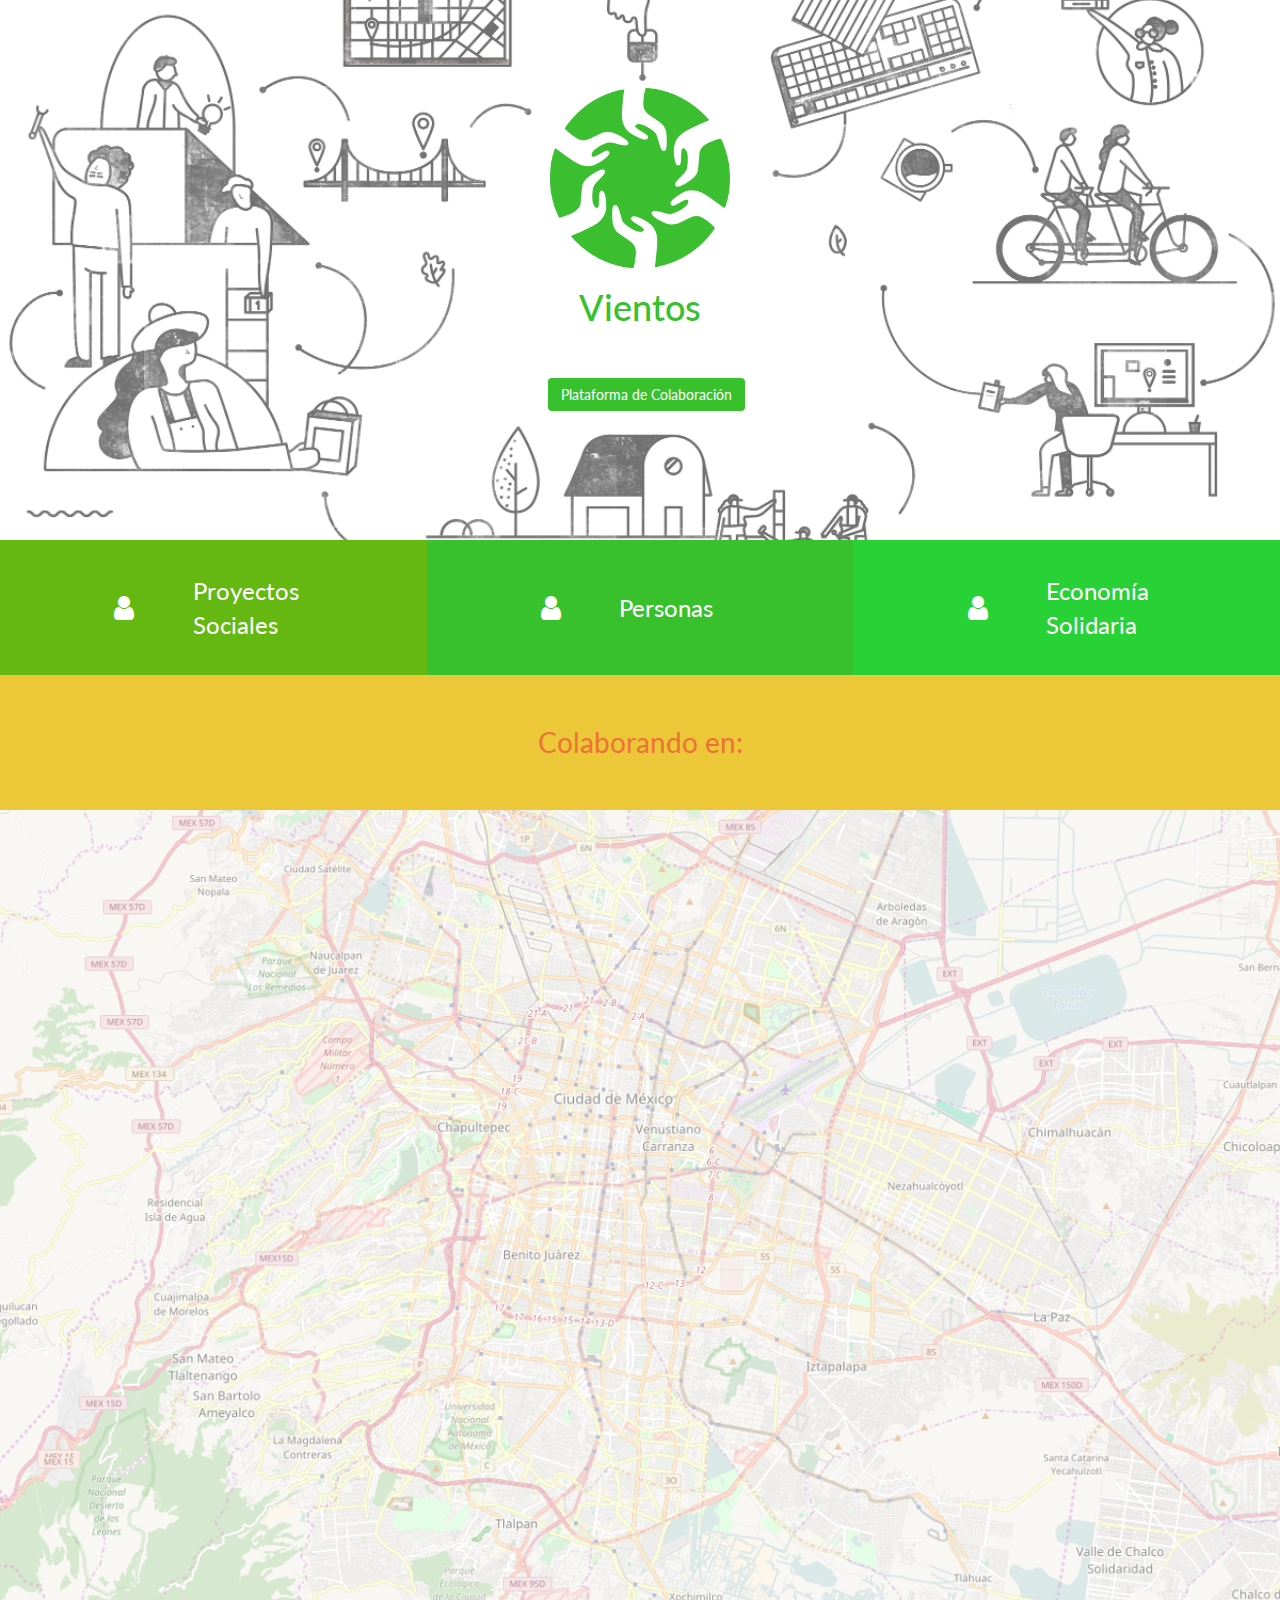
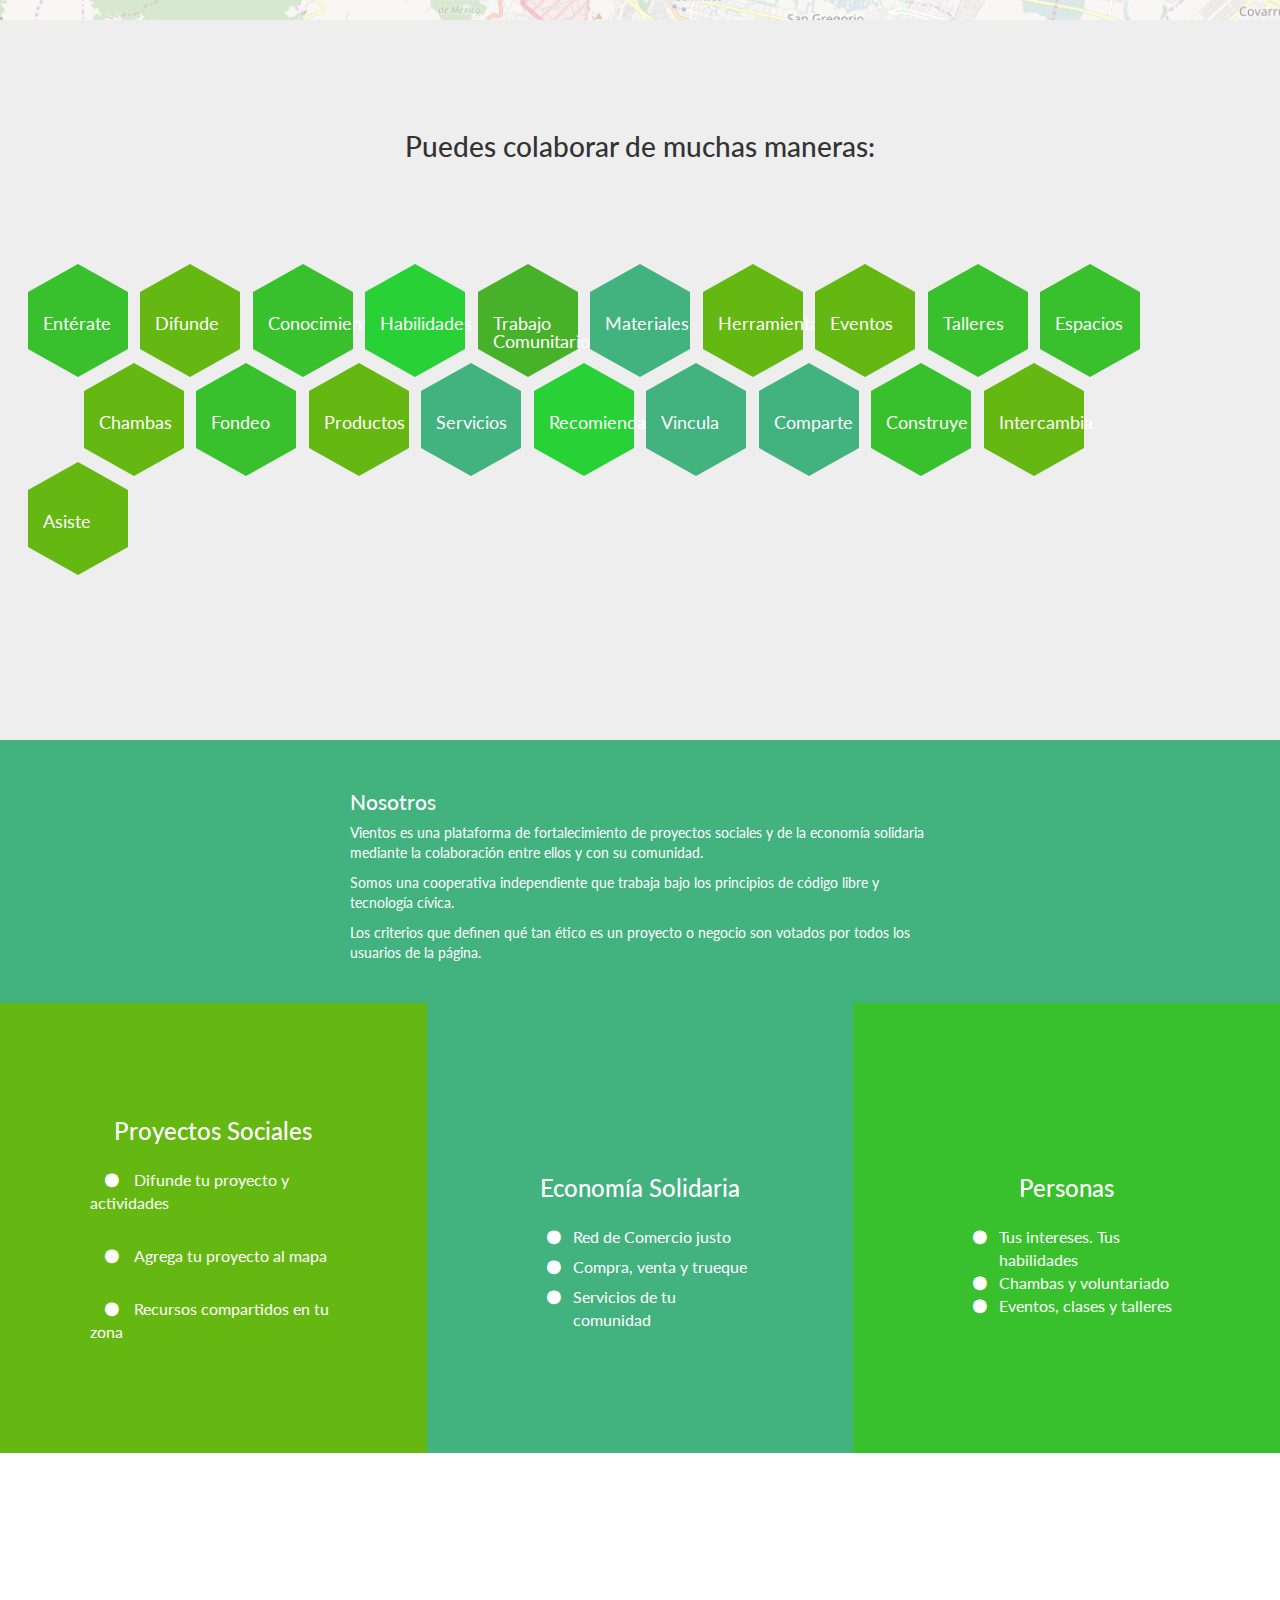
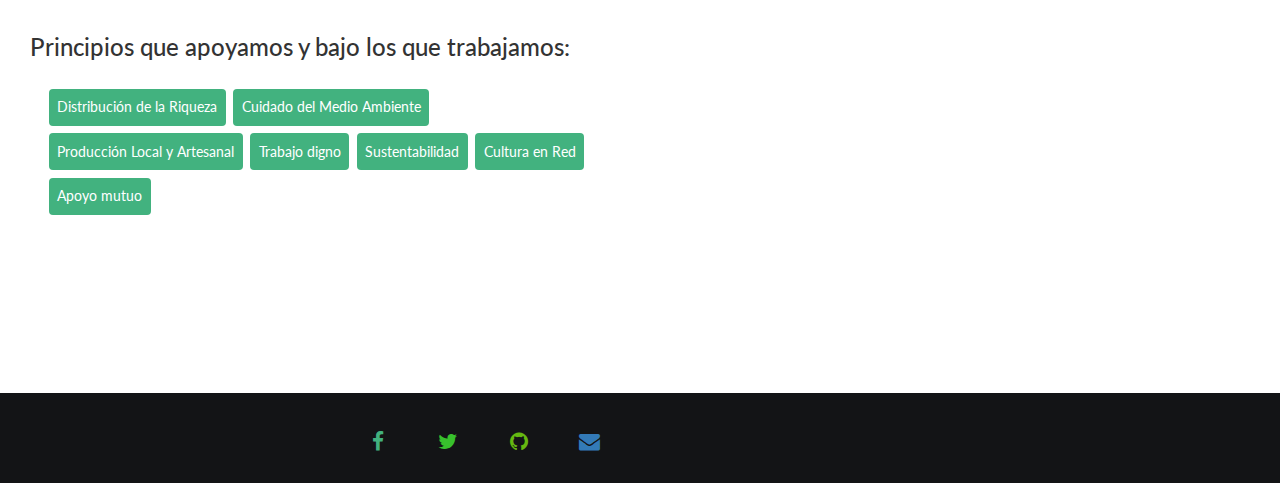
==== index.html @ 36f62391 "copied from vientos.coop" ====
<!DOCTYPE html>
<html style="height: auto; overflow-y: auto;">

<head>
  <meta http-equiv="content-type" content="text/html; charset=UTF-8">
  <meta charset="UTF-8">
  <meta name="viewport" content="width=device-width, initial-scale=1.0">
  <meta http-equiv="X-UA-Compatible" content="ie=edge">

  <title>Vientos</title>

  <link rel="stylesheet" href="index_files/vientos-frontend.css">
  <link rel="stylesheet" href="index_files/login.css">
  <style type="text/css">
    .imgLiquid img {
      visibility: hidden
    }
  </style>
</head>

<body style="height: auto; overflow-y: auto;">


  <!--     MENU       -->
  <div>


    <main id="contenedor-principal" class="container-fluid h-a p-l-0 p-r-0">

      <section id="portada" class="container-fluid p-3 p-t-1 h-60-v h-80-sm-v text-center rel">

        <!-- <div id="portada-fondo-chico"  class="visible-xs visible-sm imagen wh-100 imgLiquid imgLiquidFill absUpL">
      <img
      data-src="/img/fondo-350w-2x.png" alt=""
      src="[data-uri]"
      class="b-lazy"
      />
   </div>

   <div id="portada-fondo-grande"  class="hidden-xs hidden-sm imagen wh-100 imgLiquid imgLiquidFill absUpL">
   <img
   data-src="/img/fondo-1200w.png" alt=""
   src="[data-uri]"
   class="b-lazy"
   />
</div>
-->
        <div id="portada-fondo" class="imagen wh-100 imgLiquid imgLiquidFill absUpL imgLiquid_bgSize imgLiquid_ready" style="background-image: url(&quot;/img/fondo-1200w.png&quot;); background-size: cover; background-position: center center; background-repeat: no-repeat;">

          <img alt="" src="index_files/fondo-1200w.png" class="b-lazy b-loaded" style="display: none;">

        </div>


        <div id="portada-contenedor" class="wh-100 absUpL z1 v-center " style="opacity: 1; padding-top: 47.2px;">

          <div id="portada-logotipo" class="col-sm-6 col-md-4 col-lg-2 col-sm-offset-3 col-md-offset-4 col-lg-offset-5 h-a text-center">
            <div class="imagen imgLiquid imgLiquidNoFill h-20-v h-25-sm-v m-t-1 imgLiquid_bgSize imgLiquid_ready" style="background-image: url(&quot;/img/logotipo-300w-2x.png&quot;); background-size: contain; background-position: center center; background-repeat: no-repeat;">

              <img alt="" src="index_files/logotipo-300w-2x.png" class="b-lazy b-loaded" style="display: none;">

            </div>
            <div class="p-0 color-primario h-10-v txsh">
              <h1>Vientos</h1>
            </div>
            <div class="p-0 h-10-v">
              <button class="color-primario-bg color-white btn">
         Plataforma de Colaboración
      </button>
            </div>
          </div>
        </div>

      </section>


      <section id="inicio-actores" class="container-fluid h-30-v h-40-sm-v p0 color-secundario-bg color-white">
        <div id="inicio-actores-iconos" class="h-55-sm h-50-md text-center rel">
          <div class="actor col-xs-4 text-center color-terciario-bg p-l-0 p-r-0">
            <div class="col-md-4 col-lg-3 col-lg-offset-2 h-50-sm h-100-md v-center p-b-0-2 p-t-1" style="opacity: 1; padding-top: 34.3px;">
              <i class="font-xxl fa fa-user"></i>
            </div>
            <div class="col-md-8 col-lg-5 h-50-sm h-100-md v-center text-xs-center text-lg-left font-xs-s p-l-1 p-r-1 p-t-0 font-sm-m font-md-l font-lg-xl v-center" style="opacity: 1; padding-top: 14.3px;">
              <div class="h-a">
                Proyectos Sociales
              </div>
            </div>
          </div>
          <div class="actor col-xs-4 text-center color-primario-bg p-l-0 p-r-0">
            <div class="col-md-4 col-lg-3 col-lg-offset-2 h-50-sm h-100-md v-center p-b-0-2 p-t-1" style="opacity: 1; padding-top: 34.3px;">
              <i class="font-xxl fa fa-user"></i>
            </div>
            <div class="col-md-8 col-lg-5 h-50-sm h-100-md v-center text-xs-center text-lg-left font-xs-s p-l-1 p-r-1 p-t-0 font-sm-m font-md-l font-lg-xl v-center" style="opacity: 1; padding-top: 31.3px;">
              <div class="h-a">
                Personas
              </div>
            </div>
          </div>
          <div class="actor col-xs-4 text-center color-primario_b-bg p-l-0 p-r-0">
            <div class="col-md-4 col-lg-3 col-lg-offset-2 h-50-sm h-100-md v-center p-b-0-2 p-t-1" style="opacity: 1; padding-top: 34.3px;">
              <i class="font-xxl fa fa-user"></i>
            </div>
            <div class="col-md-8 col-lg-5 h-50-sm h-100-md v-center text-xs-center text-lg-left font-xs-s p-l-1 p-r-1 p-t-0 font-sm-m font-md-l font-lg-xl v-center" style="opacity: 1; padding-top: 14.3px;">
              <div class="h-a">
                Economía Solidaria
              </div>
            </div>
          </div>
        </div>
        <div class="h-45-sm h-50-md text-center white v-center color-amarillo-bg" style="opacity: 1; padding-top: 28.3px;">
          <div class="h-a font-xs-l font-md-xxl font-lg-xxl color-naranja">
            Colaborando en:
          </div>
        </div>
      </section>


      <section id="inicio-categorias" class="container-fluid h-90-v rel">
        <div id="inicio-categorias-fondo" class="imagen w-100 h-100 absUpL z1 imgLiquid imgLiquidFill imgLiquid_bgSize imgLiquid_ready" style="background-image: url(&quot;/img/mapa-750w-2x.png&quot;); background-size: cover; background-position: center center; background-repeat: no-repeat;">
          <img alt="" src="index_files/mapa-750w-2x.png" class="b-lazy b-loaded" style="display: none;">
        </div>
        <div class="cortina-clara z1"></div>
        <div class="listado wh-100 absUpL z1  p-l-3-sm p-r-3-sm v-center" style="opacity: 1; padding-top: 48.3px;">
          <div class="container col-xs-12 h-a">
            <div id="" class="category categoria col-xs-4 col-md-3 col-lg-2 h-15-sm-v h-20-md-v h-25-lg-v text-center tarjeta op0" style="opacity: 0;">

              <div class="circle w-80-sm w-35-md w-30-lg squareH v-center text-center" style="opacity: 1; padding-top: 19.25px; height: 62.3px;">
                <i class="fa fa-shopping-basket color-white font-xs-m font-sm-l font-md-xl font-lg-xxl" title=""></i>
                <!-- <i class="fa " title=""></i> -->
              </div>

              <div class="catLabel text-center font-xs-s font-sm-m font-md-l font-lg-xl m-t-sm-0-2">
                Consumo Ético
              </div>
            </div>



            <div id="" class="category categoria col-xs-4 col-md-3 col-lg-2 h-15-sm-v h-20-md-v h-25-lg-v text-center tarjeta op0" style="opacity: 0;">

              <div class="circle w-80-sm w-35-md w-30-lg squareH v-center text-center" style="opacity: 1; padding-top: 19.25px; height: 62.3px;">
                <i class="fa fa-pagelines color-white font-xs-m font-sm-l font-md-xl font-lg-xxl" title=""></i>
                <!-- <i class="fa " title=""></i> -->
              </div>

              <div class="catLabel text-center font-xs-s font-sm-m font-md-l font-lg-xl m-t-sm-0-2">
                Medio Ambiente
              </div>
            </div>



            <div id="" class="category categoria col-xs-4 col-md-3 col-lg-2 h-15-sm-v h-20-md-v h-25-lg-v text-center tarjeta op0" style="opacity: 0;">

              <div class="circle w-80-sm w-35-md w-30-lg squareH v-center text-center" style="opacity: 1; padding-top: 19.25px; height: 62.3px;">
                <i class="fa fa-paint-brush color-white font-xs-m font-sm-l font-md-xl font-lg-xxl" title=""></i>
                <!-- <i class="fa " title=""></i> -->
              </div>

              <div class="catLabel text-center font-xs-s font-sm-m font-md-l font-lg-xl m-t-sm-0-2">
                Arte y Cultura
              </div>
            </div>



            <div id="" class="category categoria col-xs-4 col-md-3 col-lg-2 h-15-sm-v h-20-md-v h-25-lg-v text-center tarjeta op0" style="opacity: 0;">

              <div class="circle w-80-sm w-35-md w-30-lg squareH v-center text-center" style="opacity: 1; padding-top: 19.25px; height: 62.3px;">
                <i class="fa fa-globe color-white font-xs-m font-sm-l font-md-xl font-lg-xxl" title=""></i>
                <!-- <i class="fa " title=""></i> -->
              </div>

              <div class="catLabel text-center font-xs-s font-sm-m font-md-l font-lg-xl m-t-sm-0-2">
                Derechos Humanos
              </div>
            </div>



            <div id="" class="category categoria col-xs-4 col-md-3 col-lg-2 h-15-sm-v h-20-md-v h-25-lg-v text-center tarjeta op0" style="opacity: 0;">

              <div class="circle w-80-sm w-35-md w-30-lg squareH v-center text-center" style="opacity: 1; padding-top: 19.25px; height: 62.3px;">
                <i class="fa fa-transgender-alt color-white font-xs-m font-sm-l font-md-xl font-lg-xxl" title=""></i>
                <!-- <i class="fa " title=""></i> -->
              </div>

              <div class="catLabel text-center font-xs-s font-sm-m font-md-l font-lg-xl m-t-sm-0-2">
                Género
              </div>
            </div>



            <div id="" class="category categoria col-xs-4 col-md-3 col-lg-2 h-15-sm-v h-20-md-v h-25-lg-v text-center tarjeta op0" style="opacity: 0;">

              <div class="circle w-80-sm w-35-md w-30-lg squareH v-center text-center" style="opacity: 1; padding-top: 19.25px; height: 62.3px;">
                <i class="fa fa-home color-white font-xs-m font-sm-l font-md-xl font-lg-xxl" title=""></i>
                <!-- <i class="fa " title=""></i> -->
              </div>

              <div class="catLabel text-center font-xs-s font-sm-m font-md-l font-lg-xl m-t-sm-0-2">
                Vivienda
              </div>
            </div>



            <div id="" class="category categoria col-xs-4 col-md-3 col-lg-2 h-15-sm-v h-20-md-v h-25-lg-v text-center tarjeta op0" style="opacity: 0;">

              <div class="circle w-80-sm w-35-md w-30-lg squareH v-center text-center" style="opacity: 1; padding-top: 19.25px; height: 62.3px;">
                <i class="fa fa-medkit color-white font-xs-m font-sm-l font-md-xl font-lg-xxl" title=""></i>
                <!-- <i class="fa " title=""></i> -->
              </div>

              <div class="catLabel text-center font-xs-s font-sm-m font-md-l font-lg-xl m-t-sm-0-2">
                Salud
              </div>
            </div>



            <div id="" class="category categoria col-xs-4 col-md-3 col-lg-2 h-15-sm-v h-20-md-v h-25-lg-v text-center tarjeta op0" style="opacity: 0;">

              <div class="circle w-80-sm w-35-md w-30-lg squareH v-center text-center" style="opacity: 1; padding-top: 19.25px; height: 62.3px;">
                <i class="fa fa-cubes color-white font-xs-m font-sm-l font-md-xl font-lg-xxl" title=""></i>
                <!-- <i class="fa " title=""></i> -->
              </div>

              <div class="catLabel text-center font-xs-s font-sm-m font-md-l font-lg-xl m-t-sm-0-2">
                Red
              </div>
            </div>



            <div id="" class="category categoria col-xs-4 col-md-3 col-lg-2 h-15-sm-v h-20-md-v h-25-lg-v text-center tarjeta op0" style="opacity: 0;">

              <div class="circle w-80-sm w-35-md w-30-lg squareH v-center text-center" style="opacity: 1; padding-top: 19.25px; height: 62.3px;">
                <i class="fa fa-cutlery color-white font-xs-m font-sm-l font-md-xl font-lg-xxl" title=""></i>
                <!-- <i class="fa " title=""></i> -->
              </div>

              <div class="catLabel text-center font-xs-s font-sm-m font-md-l font-lg-xl m-t-sm-0-2">
                Alimentación
              </div>
            </div>



            <div id="" class="category categoria col-xs-4 col-md-3 col-lg-2 h-15-sm-v h-20-md-v h-25-lg-v text-center tarjeta op0" style="opacity: 0;">

              <div class="circle w-80-sm w-35-md w-30-lg squareH v-center text-center" style="opacity: 1; padding-top: 19.25px; height: 62.3px;">
                <i class="fa fa-scissors color-white font-xs-m font-sm-l font-md-xl font-lg-xxl" title=""></i>
                <!-- <i class="fa " title=""></i> -->
              </div>

              <div class="catLabel text-center font-xs-s font-sm-m font-md-l font-lg-xl m-t-sm-0-2">
                Vestido
              </div>
            </div>



            <div id="" class="category categoria col-xs-4 col-md-3 col-lg-2 h-15-sm-v h-20-md-v h-25-lg-v text-center tarjeta op0" style="opacity: 0;">

              <div class="circle w-80-sm w-35-md w-30-lg squareH v-center text-center" style="opacity: 1; padding-top: 19.25px; height: 62.3px;">
                <i class="fa fa-cogs color-white font-xs-m font-sm-l font-md-xl font-lg-xxl" title=""></i>
                <!-- <i class="fa " title=""></i> -->
              </div>

              <div class="catLabel text-center font-xs-s font-sm-m font-md-l font-lg-xl m-t-sm-0-2">
                Tecnología
              </div>
            </div>



            <div id="" class="category categoria col-xs-4 col-md-3 col-lg-2 h-15-sm-v h-20-md-v h-25-lg-v text-center tarjeta op0" style="opacity: 0;">

              <div class="circle w-80-sm w-35-md w-30-lg squareH v-center text-center" style="opacity: 1; padding-top: 19.25px; height: 62.3px;">
                <i class="fa fa-book color-white font-xs-m font-sm-l font-md-xl font-lg-xxl" title=""></i>
                <!-- <i class="fa " title=""></i> -->
              </div>

              <div class="catLabel text-center font-xs-s font-sm-m font-md-l font-lg-xl m-t-sm-0-2">
                Educación
              </div>
            </div>



            <div id="" class="category categoria col-xs-4 col-md-3 col-lg-2 h-15-sm-v h-20-md-v h-25-lg-v text-center tarjeta op0" style="opacity: 0;">

              <div class="circle w-80-sm w-35-md w-30-lg squareH v-center text-center" style="opacity: 1; padding-top: 19.25px; height: 62.3px;">
                <i class="fa fa-bullhorn color-white font-xs-m font-sm-l font-md-xl font-lg-xxl" title=""></i>
                <!-- <i class="fa " title=""></i> -->
              </div>

              <div class="catLabel text-center font-xs-s font-sm-m font-md-l font-lg-xl m-t-sm-0-2">
                Comunicación
              </div>
            </div>



            <div id="" class="category categoria col-xs-4 col-md-3 col-lg-2 h-15-sm-v h-20-md-v h-25-lg-v text-center tarjeta op0" style="opacity: 0;">

              <div class="circle w-80-sm w-35-md w-30-lg squareH v-center text-center" style="opacity: 1; padding-top: 19.25px; height: 62.3px;">
                <i class="fa fa-bicycle color-white font-xs-m font-sm-l font-md-xl font-lg-xxl" title=""></i>
                <!-- <i class="fa " title=""></i> -->
              </div>

              <div class="catLabel text-center font-xs-s font-sm-m font-md-l font-lg-xl m-t-sm-0-2">
                Transporte
              </div>
            </div>
          </div>
        </div>
      </section>


      <section id="inicio-colaboracion-invitacion" class="container-fluid h-sm-a h-80-md-v  p-t-1 h-a text-center rel  color-neutral_claro-bg">
        <div class="columns h-30 v-center" style="opacity: 1; padding-top: 45.025px;">
          <h2 class="font-xxl font-l-sm">Puedes colaborar de muchas maneras:</h2>
        </div>
        <div id="inicio-colaboracion-palabras" class="hex-grid h-70 rel p-b-sm-2 m-b-sm-2 m-t-3 p-b-2">
          <div class="hexagon-row even" style="margin-top: 0px; margin-bottom: 49.5px; margin-left: 8px; height: 24.5px;">
            <div class="hexagon" style="width: 99px; height: 57.1577px; margin-bottom: 41.0788px; margin-left: 12.5px;">
              <div class="pre" style="border-left: 49.5px solid transparent; border-right: 49.5px solid transparent; border-bottom: 28.5788px solid rgb(66, 178, 127);"></div>
              <div class="middle" style="height: 57.1577px; background-color: rgb(66, 178, 127);"></div>
              <div class="post" style="border-left: 49.5px solid transparent; border-right: 49.5px solid transparent; border-top: 28.5788px solid rgb(66, 178, 127);"></div>
              <div class="contents">
                <div class="palabra-colaboracion-contenedor text-center col-xs-6 col-sm-4 col-md-3 col-lg-2 h-10-v p-t-md-1-2  p-t-xs-1 font-xs-xs font-md-m-s font-lg-m-l color-white lh1" style="width: 120%; height: 122.5%; margin: 0px; padding-left: 0px;">
                  <div class="palabra-colaboracion col-xs-12 h-a">Entérate</div>
                </div>
              </div>
            </div>
            <div class="hexagon" style="width: 99px; height: 57.1577px; margin-bottom: 41.0788px; margin-left: 12.5px;">
              <div class="pre" style="border-left: 49.5px solid transparent; border-right: 49.5px solid transparent; border-bottom: 28.5788px solid rgb(72, 177, 42);"></div>
              <div class="middle" style="height: 57.1577px; background-color: rgb(72, 177, 42);"></div>
              <div class="post" style="border-left: 49.5px solid transparent; border-right: 49.5px solid transparent; border-top: 28.5788px solid rgb(72, 177, 42);"></div>
              <div class="contents">
                <div class="palabra-colaboracion-contenedor text-center col-xs-6 col-sm-4 col-md-3 col-lg-2 h-10-v p-t-md-1-2  p-t-xs-1 font-xs-xs font-md-m-s font-lg-m-l color-white lh1" style="width: 120%; height: 122.5%; margin: 0px; padding-left: 0px;">
                  <div class="palabra-colaboracion col-xs-12 h-a">Difunde</div>
                </div>
              </div>
            </div>
            <div class="hexagon" style="width: 99px; height: 57.1577px; margin-bottom: 41.0788px; margin-left: 12.5px;">
              <div class="pre" style="border-left: 49.5px solid transparent; border-right: 49.5px solid transparent; border-bottom: 28.5788px solid rgb(56, 193, 45);"></div>
              <div class="middle" style="height: 57.1577px; background-color: rgb(56, 193, 45);"></div>
              <div class="post" style="border-left: 49.5px solid transparent; border-right: 49.5px solid transparent; border-top: 28.5788px solid rgb(56, 193, 45);"></div>
              <div class="contents">
                <div class="palabra-colaboracion-contenedor text-center col-xs-6 col-sm-4 col-md-3 col-lg-2 h-10-v p-t-md-1-2  p-t-xs-1 font-xs-xs font-md-m-s font-lg-m-l color-white lh1" style="width: 120%; height: 122.5%; margin: 0px; padding-left: 0px;">
                  <div class="palabra-colaboracion col-xs-12 h-a">Conocimientos</div>
                </div>
              </div>
            </div>
            <div class="hexagon" style="width: 99px; height: 57.1577px; margin-bottom: 41.0788px; margin-left: 12.5px;">
              <div class="pre" style="border-left: 49.5px solid transparent; border-right: 49.5px solid transparent; border-bottom: 28.5788px solid rgb(101, 184, 17);"></div>
              <div class="middle" style="height: 57.1577px; background-color: rgb(101, 184, 17);"></div>
              <div class="post" style="border-left: 49.5px solid transparent; border-right: 49.5px solid transparent; border-top: 28.5788px solid rgb(101, 184, 17);"></div>
              <div class="contents">
                <div class="palabra-colaboracion-contenedor text-center col-xs-6 col-sm-4 col-md-3 col-lg-2 h-10-v p-t-md-1-2  p-t-xs-1 font-xs-xs font-md-m-s font-lg-m-l color-white lh1" style="width: 120%; height: 122.5%; margin: 0px; padding-left: 0px;">
                  <div class="palabra-colaboracion col-xs-12 h-a">Habilidades</div>
                </div>
              </div>
            </div>
            <div class="hexagon" style="width: 99px; height: 57.1577px; margin-bottom: 41.0788px; margin-left: 12.5px;">
              <div class="pre" style="border-left: 49.5px solid transparent; border-right: 49.5px solid transparent; border-bottom: 28.5788px solid rgb(56, 193, 45);"></div>
              <div class="middle" style="height: 57.1577px; background-color: rgb(56, 193, 45);"></div>
              <div class="post" style="border-left: 49.5px solid transparent; border-right: 49.5px solid transparent; border-top: 28.5788px solid rgb(56, 193, 45);"></div>
              <div class="contents">
                <div class="palabra-colaboracion-contenedor text-center col-xs-6 col-sm-4 col-md-3 col-lg-2 h-10-v p-t-md-1-2  p-t-xs-1 font-xs-xs font-md-m-s font-lg-m-l color-white lh1" style="width: 120%; height: 122.5%; margin: 0px; padding-left: 0px;">
                  <div class="palabra-colaboracion col-xs-12 h-a">Trabajo Comunitario</div>
                </div>
              </div>
            </div>
            <div class="hexagon" style="width: 99px; height: 57.1577px; margin-bottom: 41.0788px; margin-left: 12.5px;">
              <div class="pre" style="border-left: 49.5px solid transparent; border-right: 49.5px solid transparent; border-bottom: 28.5788px solid rgb(66, 178, 127);"></div>
              <div class="middle" style="height: 57.1577px; background-color: rgb(66, 178, 127);"></div>
              <div class="post" style="border-left: 49.5px solid transparent; border-right: 49.5px solid transparent; border-top: 28.5788px solid rgb(66, 178, 127);"></div>
              <div class="contents">
                <div class="palabra-colaboracion-contenedor text-center col-xs-6 col-sm-4 col-md-3 col-lg-2 h-10-v p-t-md-1-2  p-t-xs-1 font-xs-xs font-md-m-s font-lg-m-l color-white lh1" style="width: 120%; height: 122.5%; margin: 0px; padding-left: 0px;">
                  <div class="palabra-colaboracion col-xs-12 h-a">Materiales</div>
                </div>
              </div>
            </div>
            <div class="hexagon" style="width: 99px; height: 57.1577px; margin-bottom: 41.0788px; margin-left: 12.5px;">
              <div class="pre" style="border-left: 49.5px solid transparent; border-right: 49.5px solid transparent; border-bottom: 28.5788px solid rgb(72, 177, 42);"></div>
              <div class="middle" style="height: 57.1577px; background-color: rgb(72, 177, 42);"></div>
              <div class="post" style="border-left: 49.5px solid transparent; border-right: 49.5px solid transparent; border-top: 28.5788px solid rgb(72, 177, 42);"></div>
              <div class="contents">
                <div class="palabra-colaboracion-contenedor text-center col-xs-6 col-sm-4 col-md-3 col-lg-2 h-10-v p-t-md-1-2  p-t-xs-1 font-xs-xs font-md-m-s font-lg-m-l color-white lh1" style="width: 120%; height: 122.5%; margin: 0px; padding-left: 0px;">
                  <div class="palabra-colaboracion col-xs-12 h-a">Herramientas</div>
                </div>
              </div>
            </div>
            <div class="hexagon" style="width: 99px; height: 57.1577px; margin-bottom: 41.0788px; margin-left: 12.5px;">
              <div class="pre" style="border-left: 49.5px solid transparent; border-right: 49.5px solid transparent; border-bottom: 28.5788px solid rgb(66, 178, 127);"></div>
              <div class="middle" style="height: 57.1577px; background-color: rgb(66, 178, 127);"></div>
              <div class="post" style="border-left: 49.5px solid transparent; border-right: 49.5px solid transparent; border-top: 28.5788px solid rgb(66, 178, 127);"></div>
              <div class="contents">
                <div class="palabra-colaboracion-contenedor text-center col-xs-6 col-sm-4 col-md-3 col-lg-2 h-10-v p-t-md-1-2  p-t-xs-1 font-xs-xs font-md-m-s font-lg-m-l color-white lh1" style="width: 120%; height: 122.5%; margin: 0px; padding-left: 0px;">
                  <div class="palabra-colaboracion col-xs-12 h-a">Eventos</div>
                </div>
              </div>
            </div>
            <div class="hexagon" style="width: 99px; height: 57.1577px; margin-bottom: 41.0788px; margin-left: 12.5px;">
              <div class="pre" style="border-left: 49.5px solid transparent; border-right: 49.5px solid transparent; border-bottom: 28.5788px solid rgb(56, 193, 45);"></div>
              <div class="middle" style="height: 57.1577px; background-color: rgb(56, 193, 45);"></div>
              <div class="post" style="border-left: 49.5px solid transparent; border-right: 49.5px solid transparent; border-top: 28.5788px solid rgb(56, 193, 45);"></div>
              <div class="contents">
                <div class="palabra-colaboracion-contenedor text-center col-xs-6 col-sm-4 col-md-3 col-lg-2 h-10-v p-t-md-1-2  p-t-xs-1 font-xs-xs font-md-m-s font-lg-m-l color-white lh1" style="width: 120%; height: 122.5%; margin: 0px; padding-left: 0px;">
                  <div class="palabra-colaboracion col-xs-12 h-a">Talleres</div>
                </div>
              </div>
            </div>
            <div class="hexagon" style="width: 99px; height: 57.1577px; margin-bottom: 41.0788px; margin-left: 12.5px;">
              <div class="pre" style="border-left: 49.5px solid transparent; border-right: 49.5px solid transparent; border-bottom: 28.5788px solid rgb(56, 193, 45);"></div>
              <div class="middle" style="height: 57.1577px; background-color: rgb(56, 193, 45);"></div>
              <div class="post" style="border-left: 49.5px solid transparent; border-right: 49.5px solid transparent; border-top: 28.5788px solid rgb(56, 193, 45);"></div>
              <div class="contents">
                <div class="palabra-colaboracion-contenedor text-center col-xs-6 col-sm-4 col-md-3 col-lg-2 h-10-v p-t-md-1-2  p-t-xs-1 font-xs-xs font-md-m-s font-lg-m-l color-white lh1" style="width: 120%; height: 122.5%; margin: 0px; padding-left: 0px;">
                  <div class="palabra-colaboracion col-xs-12 h-a">Espacios</div>
                </div>
              </div>
            </div>
          </div>
          <div class="hexagon-row" style="margin-top: -46.6667px; margin-bottom: 49.5px; margin-left: 63.75px; height: 24.5px;">
            <div class="hexagon" style="width: 99px; height: 57.1577px; margin-bottom: 41.0788px; margin-left: 12.5px;">
              <div class="pre" style="border-left: 49.5px solid transparent; border-right: 49.5px solid transparent; border-bottom: 28.5788px solid rgb(101, 184, 17);"></div>
              <div class="middle" style="height: 57.1577px; background-color: rgb(101, 184, 17);"></div>
              <div class="post" style="border-left: 49.5px solid transparent; border-right: 49.5px solid transparent; border-top: 28.5788px solid rgb(101, 184, 17);"></div>
              <div class="contents">
                <div class="palabra-colaboracion-contenedor text-center col-xs-6 col-sm-4 col-md-3 col-lg-2 h-10-v p-t-md-1-2  p-t-xs-1 font-xs-xs font-md-m-s font-lg-m-l color-white lh1" style="width: 120%; height: 122.5%; margin: 0px; padding-left: 0px;">
                  <div class="palabra-colaboracion col-xs-12 h-a">Chambas</div>
                </div>
              </div>
            </div>
            <div class="hexagon" style="width: 99px; height: 57.1577px; margin-bottom: 41.0788px; margin-left: 12.5px;">
              <div class="pre" style="border-left: 49.5px solid transparent; border-right: 49.5px solid transparent; border-bottom: 28.5788px solid rgb(40, 209, 54);"></div>
              <div class="middle" style="height: 57.1577px; background-color: rgb(40, 209, 54);"></div>
              <div class="post" style="border-left: 49.5px solid transparent; border-right: 49.5px solid transparent; border-top: 28.5788px solid rgb(40, 209, 54);"></div>
              <div class="contents">
                <div class="palabra-colaboracion-contenedor text-center col-xs-6 col-sm-4 col-md-3 col-lg-2 h-10-v p-t-md-1-2  p-t-xs-1 font-xs-xs font-md-m-s font-lg-m-l color-white lh1" style="width: 120%; height: 122.5%; margin: 0px; padding-left: 0px;">
                  <div class="palabra-colaboracion col-xs-12 h-a">Fondeo</div>
                </div>
              </div>
            </div>
            <div class="hexagon" style="width: 99px; height: 57.1577px; margin-bottom: 41.0788px; margin-left: 12.5px;">
              <div class="pre" style="border-left: 49.5px solid transparent; border-right: 49.5px solid transparent; border-bottom: 28.5788px solid rgb(40, 209, 54);"></div>
              <div class="middle" style="height: 57.1577px; background-color: rgb(40, 209, 54);"></div>
              <div class="post" style="border-left: 49.5px solid transparent; border-right: 49.5px solid transparent; border-top: 28.5788px solid rgb(40, 209, 54);"></div>
              <div class="contents">
                <div class="palabra-colaboracion-contenedor text-center col-xs-6 col-sm-4 col-md-3 col-lg-2 h-10-v p-t-md-1-2  p-t-xs-1 font-xs-xs font-md-m-s font-lg-m-l color-white lh1" style="width: 120%; height: 122.5%; margin: 0px; padding-left: 0px;">
                  <div class="palabra-colaboracion col-xs-12 h-a">Productos</div>
                </div>
              </div>
            </div>
            <div class="hexagon" style="width: 99px; height: 57.1577px; margin-bottom: 41.0788px; margin-left: 12.5px;">
              <div class="pre" style="border-left: 49.5px solid transparent; border-right: 49.5px solid transparent; border-bottom: 28.5788px solid rgb(56, 193, 45);"></div>
              <div class="middle" style="height: 57.1577px; background-color: rgb(56, 193, 45);"></div>
              <div class="post" style="border-left: 49.5px solid transparent; border-right: 49.5px solid transparent; border-top: 28.5788px solid rgb(56, 193, 45);"></div>
              <div class="contents">
                <div class="palabra-colaboracion-contenedor text-center col-xs-6 col-sm-4 col-md-3 col-lg-2 h-10-v p-t-md-1-2  p-t-xs-1 font-xs-xs font-md-m-s font-lg-m-l color-white lh1" style="width: 120%; height: 122.5%; margin: 0px; padding-left: 0px;">
                  <div class="palabra-colaboracion col-xs-12 h-a">Servicios</div>
                </div>
              </div>
            </div>
            <div class="hexagon" style="width: 99px; height: 57.1577px; margin-bottom: 41.0788px; margin-left: 12.5px;">
              <div class="pre" style="border-left: 49.5px solid transparent; border-right: 49.5px solid transparent; border-bottom: 28.5788px solid rgb(66, 178, 127);"></div>
              <div class="middle" style="height: 57.1577px; background-color: rgb(66, 178, 127);"></div>
              <div class="post" style="border-left: 49.5px solid transparent; border-right: 49.5px solid transparent; border-top: 28.5788px solid rgb(66, 178, 127);"></div>
              <div class="contents">
                <div class="palabra-colaboracion-contenedor text-center col-xs-6 col-sm-4 col-md-3 col-lg-2 h-10-v p-t-md-1-2  p-t-xs-1 font-xs-xs font-md-m-s font-lg-m-l color-white lh1" style="width: 120%; height: 122.5%; margin: 0px; padding-left: 0px;">
                  <div class="palabra-colaboracion col-xs-12 h-a">Recomienda</div>
                </div>
              </div>
            </div>
            <div class="hexagon" style="width: 99px; height: 57.1577px; margin-bottom: 41.0788px; margin-left: 12.5px;">
              <div class="pre" style="border-left: 49.5px solid transparent; border-right: 49.5px solid transparent; border-bottom: 28.5788px solid rgb(56, 193, 45);"></div>
              <div class="middle" style="height: 57.1577px; background-color: rgb(56, 193, 45);"></div>
              <div class="post" style="border-left: 49.5px solid transparent; border-right: 49.5px solid transparent; border-top: 28.5788px solid rgb(56, 193, 45);"></div>
              <div class="contents">
                <div class="palabra-colaboracion-contenedor text-center col-xs-6 col-sm-4 col-md-3 col-lg-2 h-10-v p-t-md-1-2  p-t-xs-1 font-xs-xs font-md-m-s font-lg-m-l color-white lh1" style="width: 120%; height: 122.5%; margin: 0px; padding-left: 0px;">
                  <div class="palabra-colaboracion col-xs-12 h-a">Vincula</div>
                </div>
              </div>
            </div>
            <div class="hexagon" style="width: 99px; height: 57.1577px; margin-bottom: 41.0788px; margin-left: 12.5px;">
              <div class="pre" style="border-left: 49.5px solid transparent; border-right: 49.5px solid transparent; border-bottom: 28.5788px solid rgb(40, 209, 54);"></div>
              <div class="middle" style="height: 57.1577px; background-color: rgb(40, 209, 54);"></div>
              <div class="post" style="border-left: 49.5px solid transparent; border-right: 49.5px solid transparent; border-top: 28.5788px solid rgb(40, 209, 54);"></div>
              <div class="contents">
                <div class="palabra-colaboracion-contenedor text-center col-xs-6 col-sm-4 col-md-3 col-lg-2 h-10-v p-t-md-1-2  p-t-xs-1 font-xs-xs font-md-m-s font-lg-m-l color-white lh1" style="width: 120%; height: 122.5%; margin: 0px; padding-left: 0px;">
                  <div class="palabra-colaboracion col-xs-12 h-a">Comparte</div>
                </div>
              </div>
            </div>
            <div class="hexagon" style="width: 99px; height: 57.1577px; margin-bottom: 41.0788px; margin-left: 12.5px;">
              <div class="pre" style="border-left: 49.5px solid transparent; border-right: 49.5px solid transparent; border-bottom: 28.5788px solid rgb(72, 177, 42);"></div>
              <div class="middle" style="height: 57.1577px; background-color: rgb(72, 177, 42);"></div>
              <div class="post" style="border-left: 49.5px solid transparent; border-right: 49.5px solid transparent; border-top: 28.5788px solid rgb(72, 177, 42);"></div>
              <div class="contents">
                <div class="palabra-colaboracion-contenedor text-center col-xs-6 col-sm-4 col-md-3 col-lg-2 h-10-v p-t-md-1-2  p-t-xs-1 font-xs-xs font-md-m-s font-lg-m-l color-white lh1" style="width: 120%; height: 122.5%; margin: 0px; padding-left: 0px;">
                  <div class="palabra-colaboracion col-xs-12 h-a">Construye</div>
                </div>
              </div>
            </div>
            <div class="hexagon" style="width: 99px; height: 57.1577px; margin-bottom: 41.0788px; margin-left: 12.5px;">
              <div class="pre" style="border-left: 49.5px solid transparent; border-right: 49.5px solid transparent; border-bottom: 28.5788px solid rgb(56, 193, 45);"></div>
              <div class="middle" style="height: 57.1577px; background-color: rgb(56, 193, 45);"></div>
              <div class="post" style="border-left: 49.5px solid transparent; border-right: 49.5px solid transparent; border-top: 28.5788px solid rgb(56, 193, 45);"></div>
              <div class="contents">
                <div class="palabra-colaboracion-contenedor text-center col-xs-6 col-sm-4 col-md-3 col-lg-2 h-10-v p-t-md-1-2  p-t-xs-1 font-xs-xs font-md-m-s font-lg-m-l color-white lh1" style="width: 120%; height: 122.5%; margin: 0px; padding-left: 0px;">
                  <div class="palabra-colaboracion col-xs-12 h-a">Intercambia</div>
                </div>
              </div>
            </div>
          </div>
          <div class="hexagon-row even" style="margin-top: 0px; margin-bottom: 49.5px; margin-left: 8px; height: 24.5px;">
            <div class="hexagon" style="width: 99px; height: 57.1577px; margin-bottom: 41.0788px; margin-left: 12.5px;">
              <div class="pre" style="border-left: 49.5px solid transparent; border-right: 49.5px solid transparent; border-bottom: 28.5788px solid rgb(56, 193, 45);"></div>
              <div class="middle" style="height: 57.1577px; background-color: rgb(56, 193, 45);"></div>
              <div class="post" style="border-left: 49.5px solid transparent; border-right: 49.5px solid transparent; border-top: 28.5788px solid rgb(56, 193, 45);"></div>
              <div class="contents">
                <div class="palabra-colaboracion-contenedor text-center col-xs-6 col-sm-4 col-md-3 col-lg-2 h-10-v p-t-md-1-2  p-t-xs-1 font-xs-xs font-md-m-s font-lg-m-l color-white lh1" style="width: 120%; height: 122.5%; margin: 0px; padding-left: 0px;">
                  <div class="palabra-colaboracion col-xs-12 h-a">Asiste</div>
                </div>
              </div>
            </div>
          </div>
        </div>
      </section>

      <section id="inicio-nosotros" class="container-fluid  h-a p-2 p-1-sm color-secundario-bg color-white p-sm-1 p-md-3 p-lg-4 p-1-sm">
        <div class="col-md-8 col-md-offset-2 col-lg-6 col-lg-offset-3 h-a">
          <div class="titulo h-a">
            <h1 class="font-xs-l">Nosotros</h1>
          </div>
          <div class="texto h-xs-a h-md-90">
            <p>
              Vientos es una plataforma de fortalecimiento de proyectos sociales y de la economía solidaria mediante la colaboración entre ellos y con su comunidad.
            </p>
            <p>
              Somos una cooperativa independiente que trabaja bajo los principios de código libre y tecnología cívica.
            </p>
            <p>
              Los criterios que definen qué tan ético es un proyecto o negocio son votados por todos los usuarios de la página.
            </p>
          </div>
        </div>
      </section>

      <section id="inicio-actores-desglose" class="container-fluid font-xs-s font-md-m p-0">
        <div class="inicio-actores-desglose-elemento col-md-4 h-sm-a h-50-md-v p-xs-2 p-md-3 p-lg-5 v-center text-center color-terciario-bg color-white" style="opacity: 1; padding-top: 31px;">
          <h3>Proyectos Sociales</h3>
          <ul>
            <li class="text-left p-1"><i class="fa fa-circle p-l-1 p-r-1"></i>Difunde tu proyecto y actividades</li>
            <li class="text-left p-1"><i class="fa fa-circle p-l-1 p-r-1"></i>Agrega tu proyecto al mapa</li>
            <li class="text-left p-1"><i class="fa fa-circle p-l-1 p-r-1"></i>Recursos compartidos en tu zona</li>
          </ul>
        </div>

        <div class="inicio-actores-desglose-elemento col-md-4 h-sm-a h-50-md-v p-xs-2 p-md-3 p-lg-5 v-center text-center color-secundario-bg color-white" style="opacity: 1; padding-top: 88px;">
          <h3>Economía Solidaria</h3>
          <ul>
            <li class="text-left p-1">
              <div class="col-xs-2">
                <i class="fa fa-circle p-l-1 p-r-1"></i>
              </div>
              <div class="col-xs-10">
                Red de Comercio justo
              </div>
            </li>
            <li class="text-left p-1">
              <div class="col-xs-2">
                <i class="fa fa-circle p-l-1 p-r-1"></i>
              </div>
              <div class="col-xs-10">
                Compra, venta y trueque
              </div>
            </li>
            <li class="text-left p-1">
              <div class="col-xs-2">
                <i class="fa fa-circle p-l-1 p-r-1"></i>
              </div>
              <div class="col-xs-10">
                Servicios de tu comunidad
              </div>
            </li>
          </ul>
        </div>

        <div class="inicio-actores-desglose-elemento col-md-4 h-sm-a h-50-md-v p-xs-2 p-md-3 p-lg-5 v-center text-center color-primario-bg color-white" style="opacity: 1; padding-top: 88px;">
          <h3>Personas</h3>
          <ul>
            <li class="text-left p-1">
              <div class="col-xs-2">
                <i class="fa fa-circle p-l-1 p-r-1"></i>
              </div>
              <div class="col-xs-10">
                Tus intereses. Tus habilidades
              </div>
            </li>
            <li class="text-left p-1">
              <div class="col-xs-2">
                <i class="fa fa-circle p-l-1 p-r-1"></i>
              </div>
              <div class="col-xs-10">
                Chambas y voluntariado
              </div>
            </li>
            <li class="text-left p-1">
              <div class="col-xs-2">
                <i class="fa fa-circle p-l-1 p-r-1"></i>
              </div>
              <div class="col-xs-10">
                Eventos, clases y talleres
              </div>
            </li>
          </ul>
        </div>
      </section>
      <section id="inicio-valores" class="col-md-6 h-60-v h-70-sm-v p-2 p-1-2-sm v-center" style="opacity: 1; padding-top: 83.7px;">
        <h3>Principios que apoyamos y bajo los que trabajamos:</h3>
        <div class="col-xs-12 h-a p-sm-1 p-md-0-2">
          <li class="btn h-a w-a f-l p-0-2 m-0-1 color-secundario-bg color-white">
            Distribución de la Riqueza
          </li>
          <li class="btn h-a w-a f-l p-0-2 m-0-1 color-secundario-bg color-white">
            Cuidado del Medio Ambiente
          </li>
          <li class="btn h-a w-a f-l p-0-2 m-0-1 color-secundario-bg color-white">
            Producción Local y Artesanal
          </li>
          <li class="btn h-a w-a f-l p-0-2 m-0-1 color-secundario-bg color-white">
            Trabajo digno
          </li>
          <li class="btn h-a w-a f-l p-0-2 m-0-1 color-secundario-bg color-white">
            Sustentabilidad
          </li>
          <li class="btn h-a w-a f-l p-0-2 m-0-1 color-secundario-bg color-white">
            Cultura en Red
          </li>
          <li class="btn h-a w-a f-l p-0-2 m-0-1 color-secundario-bg color-white">
            Apoyo mutuo
          </li>
        </div>
      </section>
    </main>

  </div>
  <footer id="pie" class="container-fluid h-10-v h-40-sm-v text-center color-neutral_oscuro-bg color-white font-s">
    <nav id="pie-redes" class="col-md-4 col-md-offset-2 col-lg-3 col-lg-offset-3 col-xl-2 col-xl-offset-4 h-100 h-50-sm font-l color-neutral_oscuro">
      <ul class="h-100">
        <li class="col-xs-3 h-100 v-center" style="opacity: 1; padding-top: 19.7px;">
          <a href="https://www.facebook.com/vientos.coop" class="h-a color-secundario">
               <i class="fa fa-facebook"></i>
            </a>
        </li>
        <li class="col-xs-3 h-100 v-center" style="opacity: 1; padding-top: 19.7px;">
          <a href="https://twitter.com/vientoscoop" class="h-a color-primario" target="_blank">
               <i class="fa fa-twitter"></i>
            </a>
        </li>
        <li class="col-xs-3 h-100 v-center" style="opacity: 1; padding-top: 19.7px;">
          <a href="https://github.com/vientos" class="h-a color-terciario" target="_blank">
               <i class="fa fa-github"></i>
            </a>
        </li>
        <li class="col-xs-3 h-100 v-center" style="opacity: 1; padding-top: 19.7px;">
          <a href="mailto:info@vientos.coop" class="h-a naranja" target="_blank">
               <i class="fa fa-envelope"></i>
            </a>
        </li>
      </ul>
    </nav>
  </footer>
  <div>
    <input id="redirect" value="/myprofile" type="hidden">
  </div>
  <script type="text/javascript" src="index_files/lodash.js"></script>
  <script src="index_files/vientos-frontend.js" type="text/javascript"></script>
  <script src="index_files/login.js" type="text/javascript"></script>


</body>

</html>
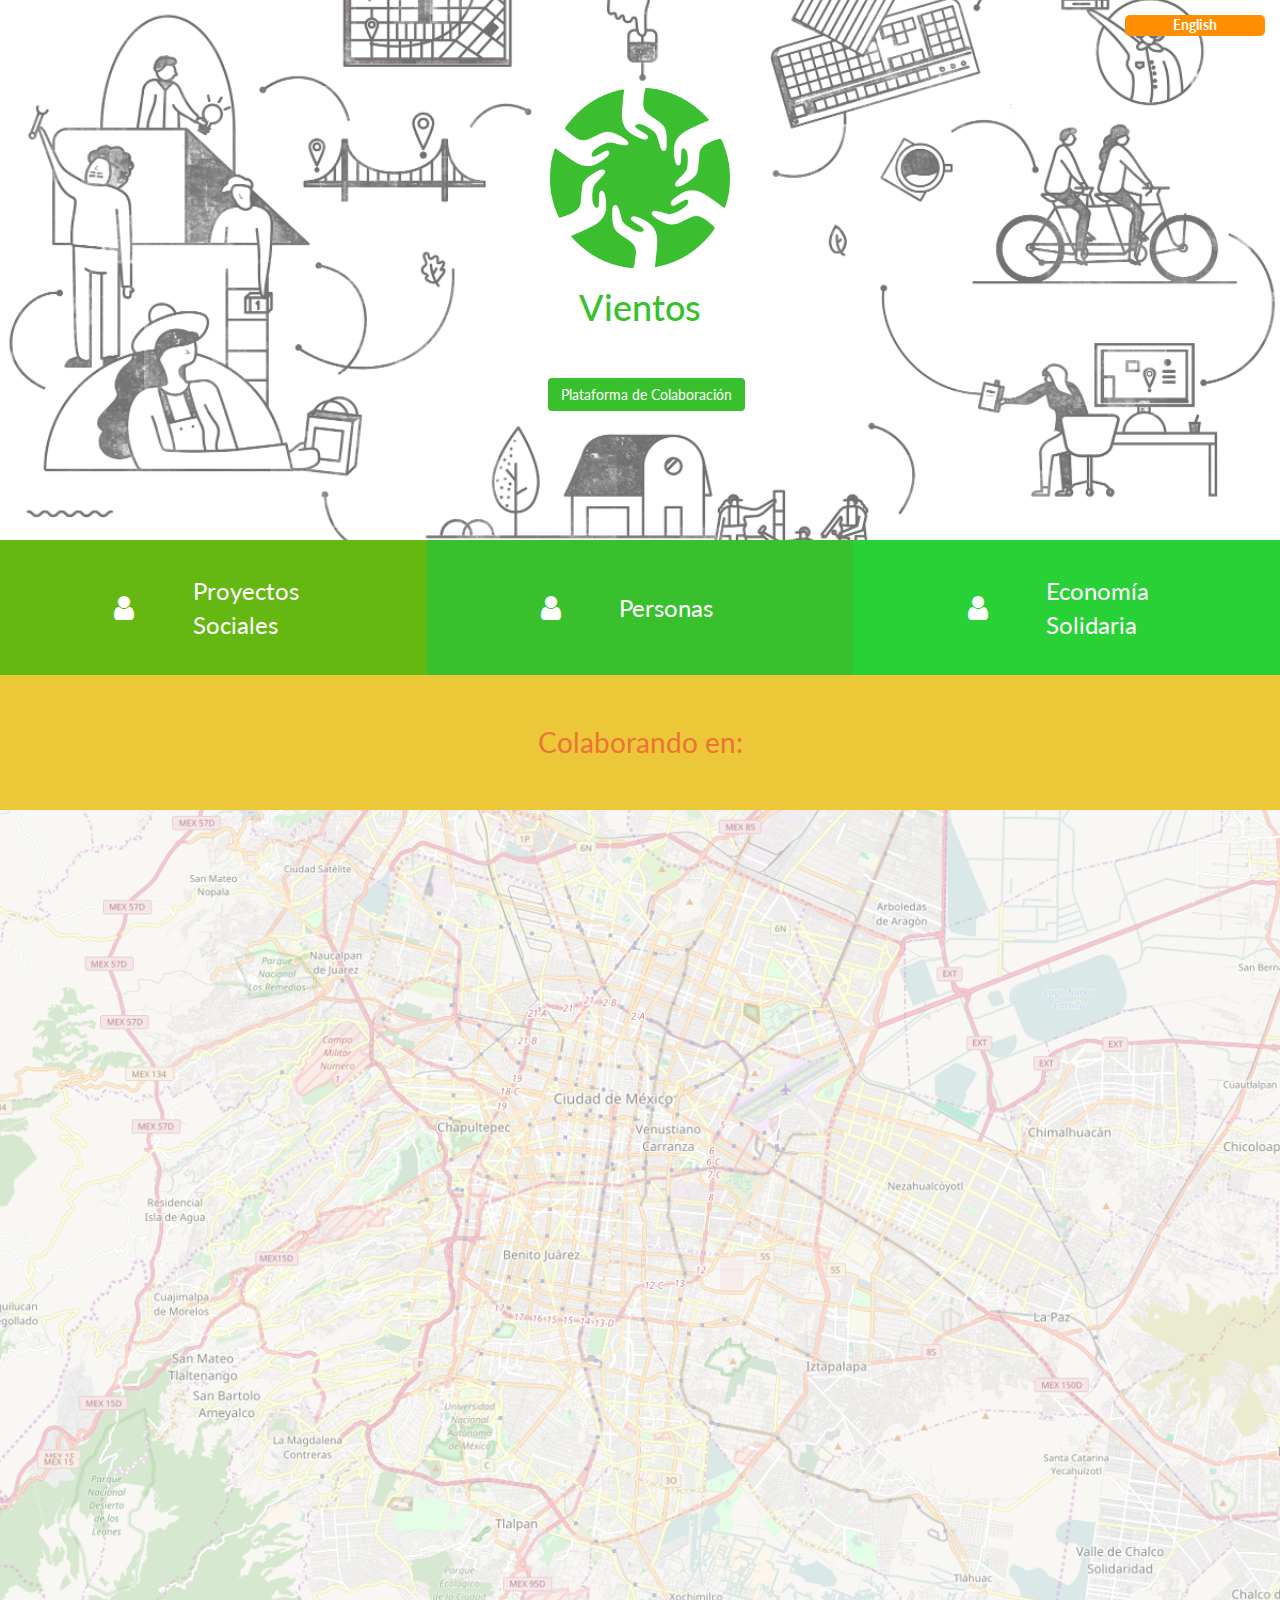
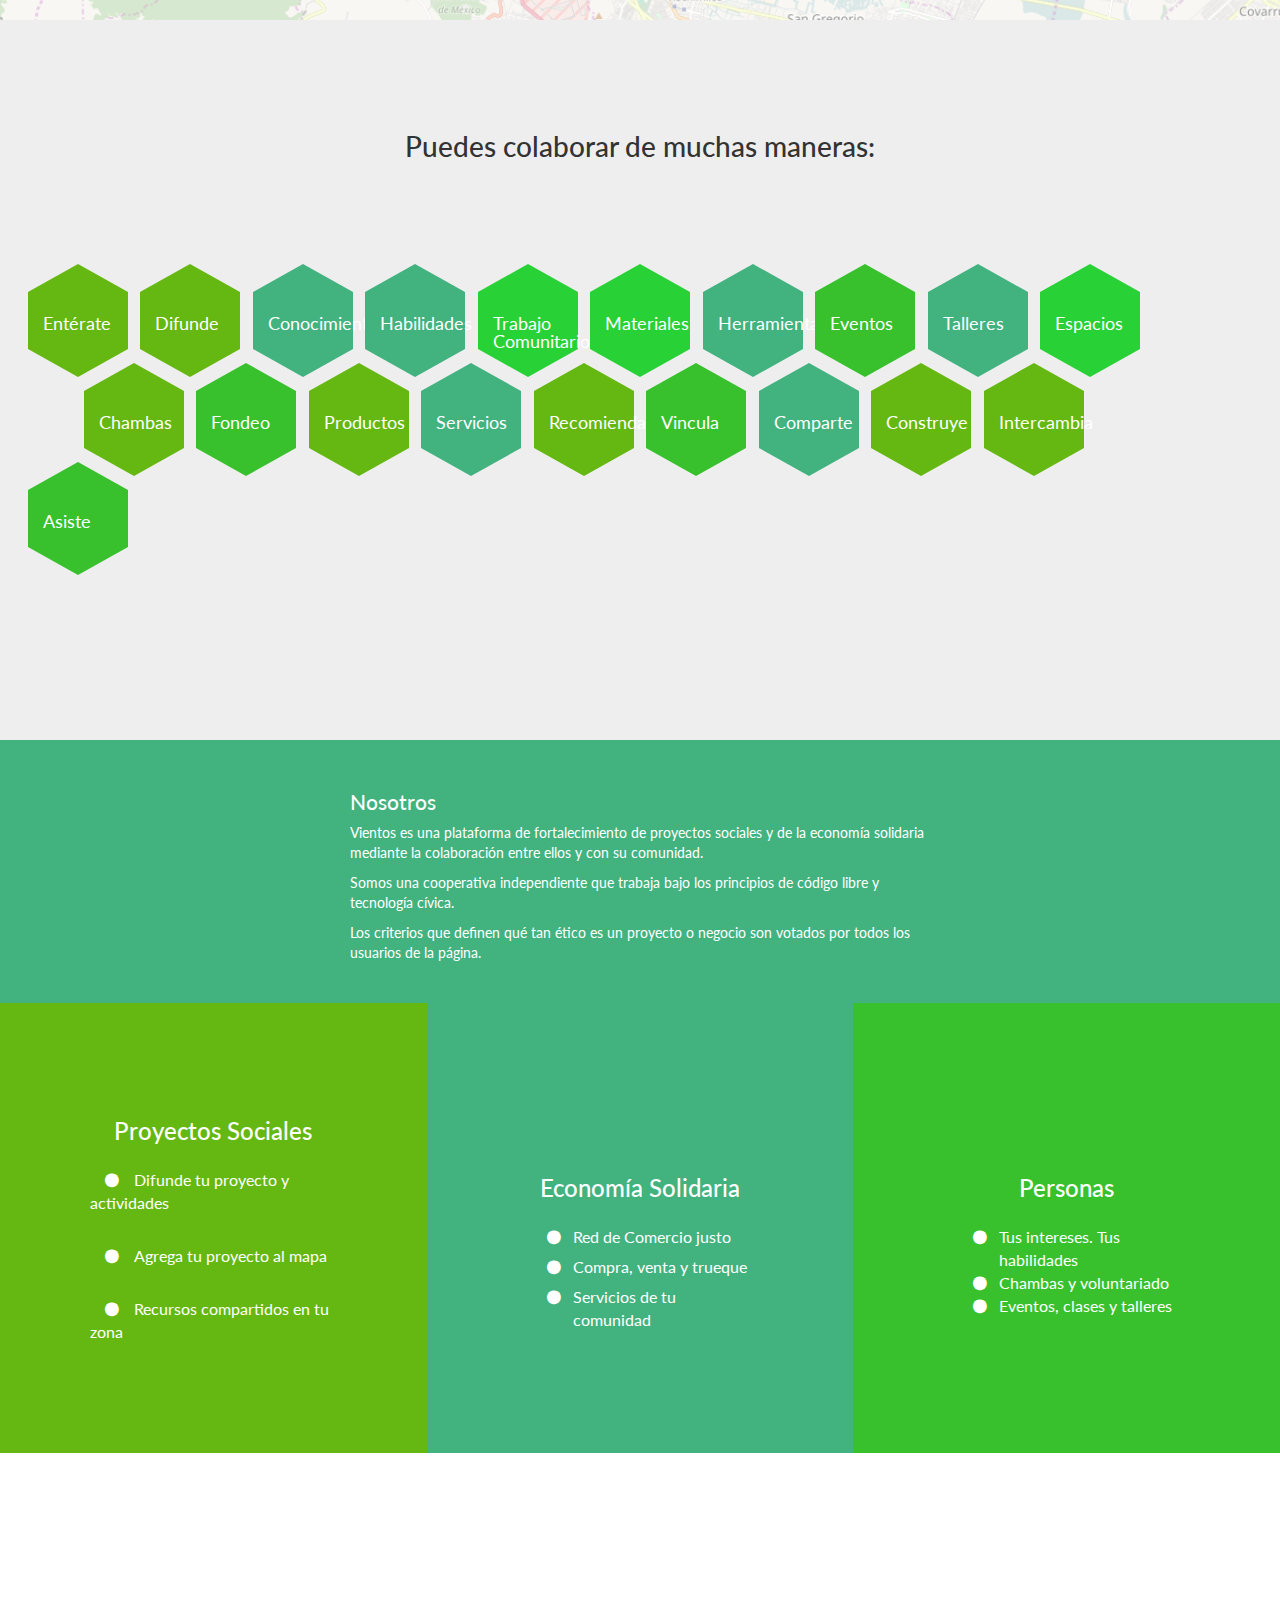
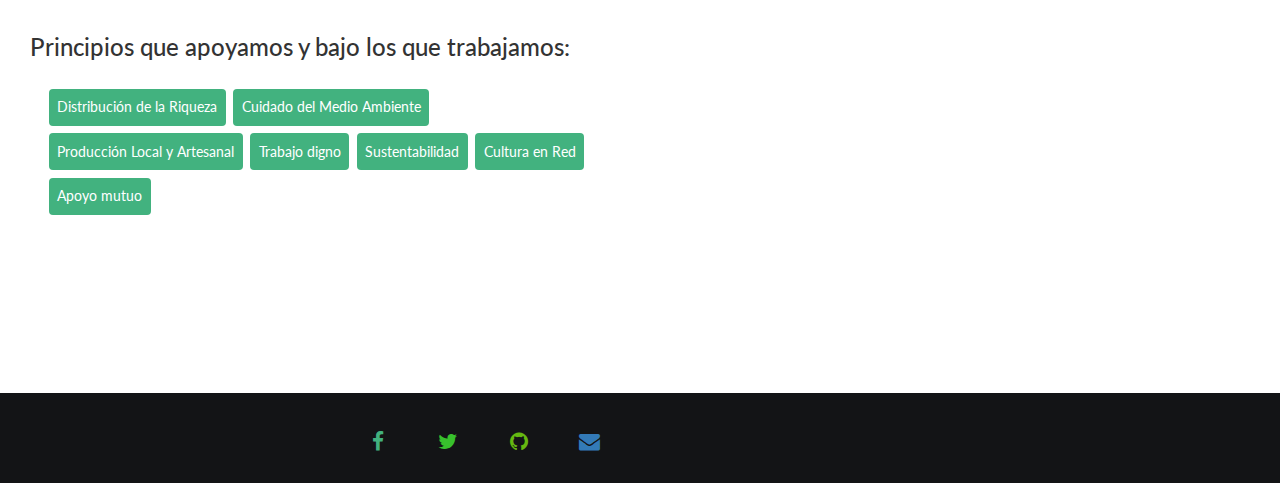
==== commit 5b22baa7: "fix url" ====
--- a/index.html
+++ b/index.html
@@ -21,6 +21,7 @@
 <body style="height: auto; overflow-y: auto;">
 
 
+  <div style="width: 10em; height: 1.5em; position: absolute; top: 15px; right: 15px; background-color:#ff8f00; z-index:100; cursor: pointer; text-align: center; border-radius: 5px;"><a href="/en" style="text-decoration:none; padding: 5px; color: white;"><strong>English</strong></a></div>
   <!--     MENU       -->
   <div>
 
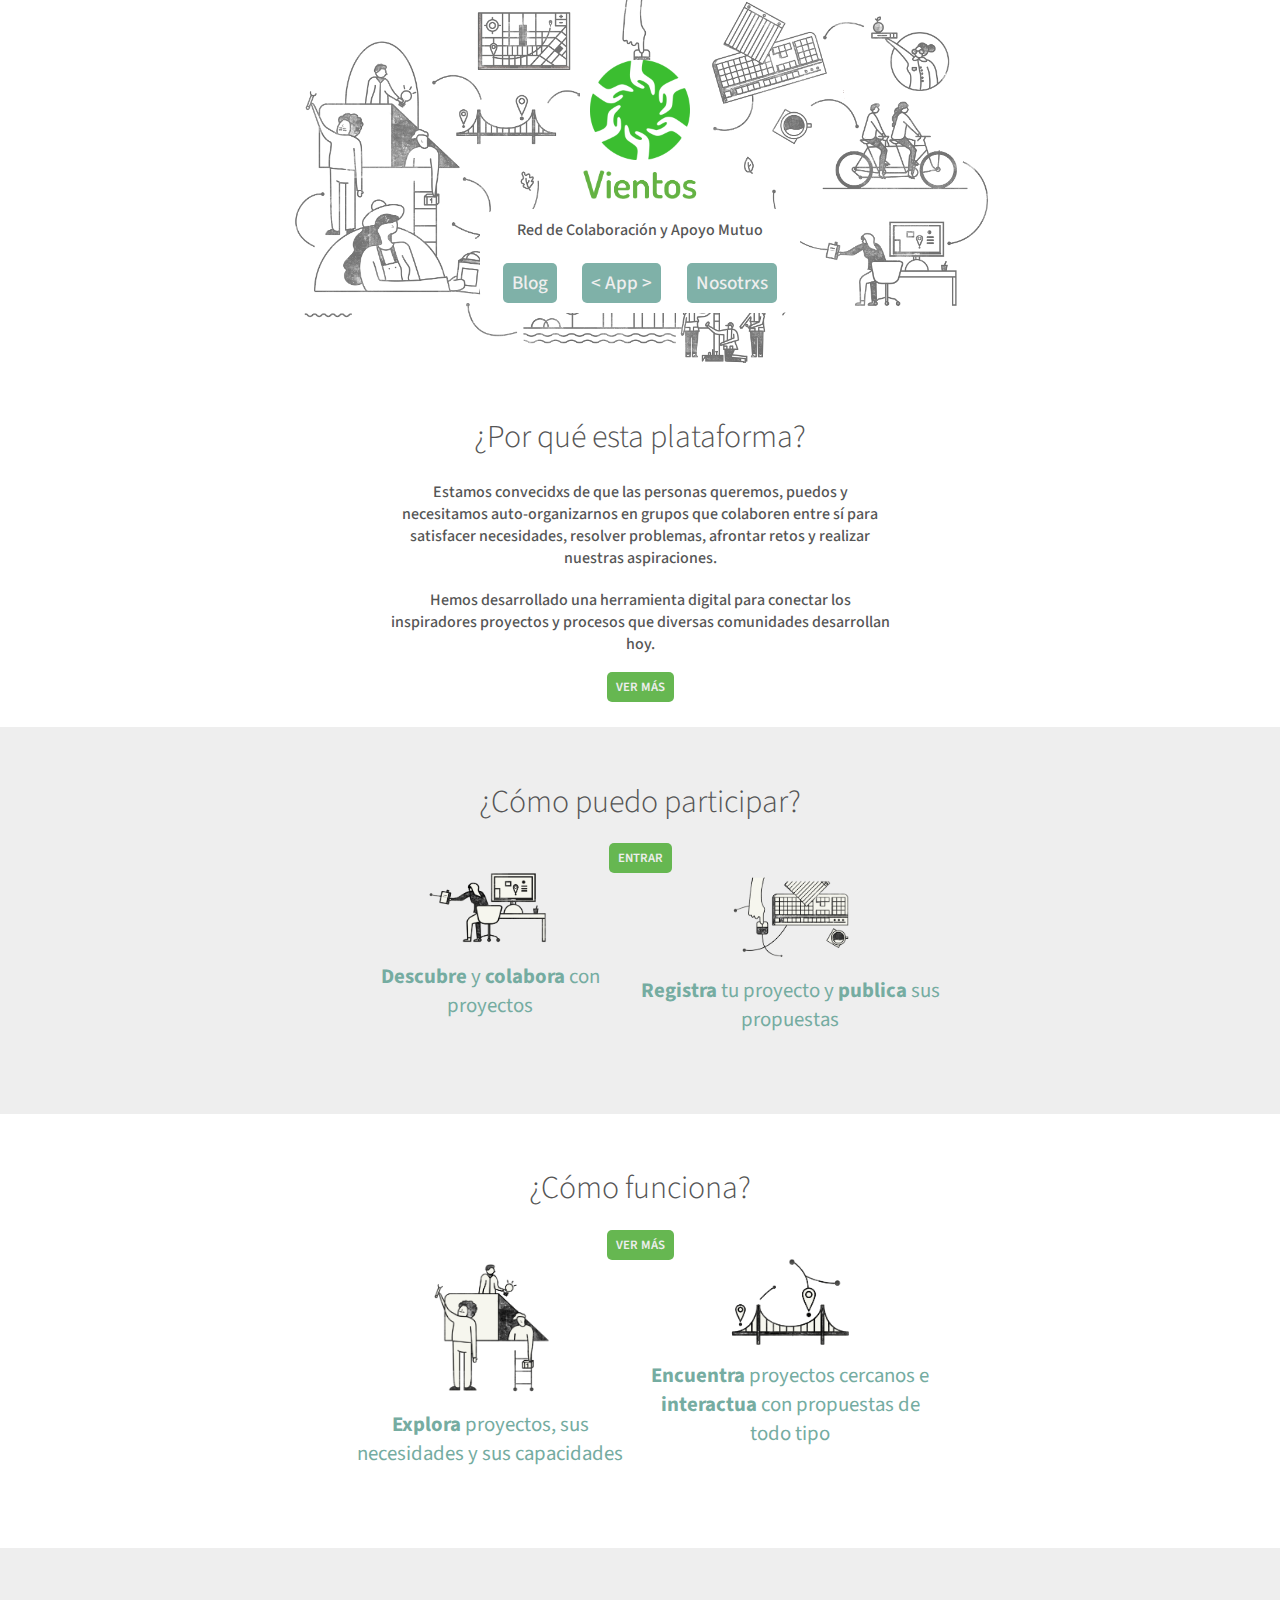
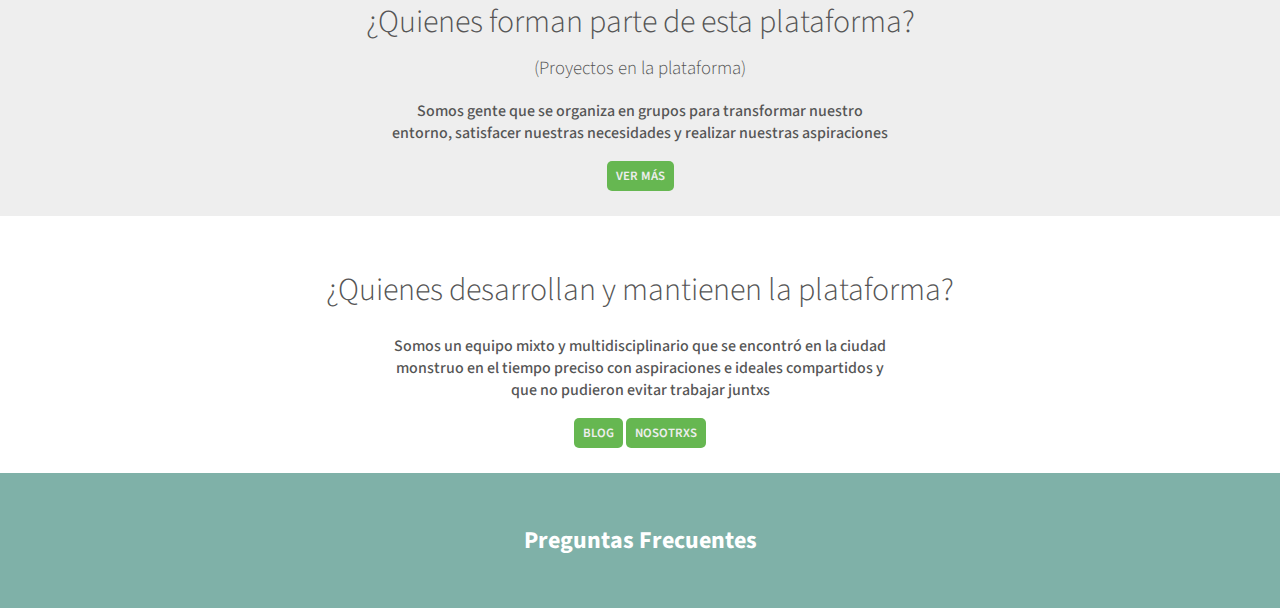
==== commit 0941b0c1: "nuevo landing" ====
--- a/index.html
+++ b/index.html
@@ -1,692 +1,82 @@
 <!DOCTYPE html>
-<html style="height: auto; overflow-y: auto;">
-
-<head>
-  <meta http-equiv="content-type" content="text/html; charset=UTF-8">
-  <meta charset="UTF-8">
-  <meta name="viewport" content="width=device-width, initial-scale=1.0">
-  <meta http-equiv="X-UA-Compatible" content="ie=edge">
-
-  <title>Vientos</title>
-
-  <link rel="stylesheet" href="index_files/vientos-frontend.css">
-  <link rel="stylesheet" href="index_files/login.css">
-  <style type="text/css">
-    .imgLiquid img {
-      visibility: hidden
-    }
-  </style>
-</head>
-
-<body style="height: auto; overflow-y: auto;">
-
-
-  <div style="width: 10em; height: 1.5em; position: absolute; top: 15px; right: 15px; background-color:#ff8f00; z-index:100; cursor: pointer; text-align: center; border-radius: 5px;"><a href="/en" style="text-decoration:none; padding: 5px; color: white;"><strong>English</strong></a></div>
-  <!--     MENU       -->
-  <div>
-
-
-    <main id="contenedor-principal" class="container-fluid h-a p-l-0 p-r-0">
-
-      <section id="portada" class="container-fluid p-3 p-t-1 h-60-v h-80-sm-v text-center rel">
-
-        <!-- <div id="portada-fondo-chico"  class="visible-xs visible-sm imagen wh-100 imgLiquid imgLiquidFill absUpL">
-      <img
-      data-src="/img/fondo-350w-2x.png" alt=""
-      src="[data-uri]"
-      class="b-lazy"
-      />
-   </div>
-
-   <div id="portada-fondo-grande"  class="hidden-xs hidden-sm imagen wh-100 imgLiquid imgLiquidFill absUpL">
-   <img
-   data-src="/img/fondo-1200w.png" alt=""
-   src="[data-uri]"
-   class="b-lazy"
-   />
-</div>
--->
-        <div id="portada-fondo" class="imagen wh-100 imgLiquid imgLiquidFill absUpL imgLiquid_bgSize imgLiquid_ready" style="background-image: url(&quot;/img/fondo-1200w.png&quot;); background-size: cover; background-position: center center; background-repeat: no-repeat;">
-
-          <img alt="" src="index_files/fondo-1200w.png" class="b-lazy b-loaded" style="display: none;">
-
+<html>
+  <head>
+    <meta charset="utf-8">
+    <title>Vientos Coop</title>
+    <link href="https://fonts.googleapis.com/css?family=Source+Sans+Pro:300,400,500,600,900" rel="stylesheet">
+    <link rel="stylesheet" href="new-design.css">
+  </head>
+  <body>
+    <section id="portrait">
+      <div class="cuadrito">
+        <img src="index_files/logotipo-300w-2x.png" alt="" class="spin">
+        <img src="index_files/texto logo-01.png" alt="" class="vientos-name">
+      </div>
+      <div class="rectangulo">
+        <h4>Red de Colaboración y Apoyo Mutuo</h4>
+        <div id="btns-portrait">
+          <a  href="https://blog.vientos.coop" class="aqua-btn">Blog</a>
+          <a  href="https://app.vientos.coop" class="aqua-btn">&lt; App &gt;</a>
+          <a  href="/nosotrxs" class="aqua-btn">Nosotrxs</a>
         </div>
-
-
-        <div id="portada-contenedor" class="wh-100 absUpL z1 v-center " style="opacity: 1; padding-top: 47.2px;">
-
-          <div id="portada-logotipo" class="col-sm-6 col-md-4 col-lg-2 col-sm-offset-3 col-md-offset-4 col-lg-offset-5 h-a text-center">
-            <div class="imagen imgLiquid imgLiquidNoFill h-20-v h-25-sm-v m-t-1 imgLiquid_bgSize imgLiquid_ready" style="background-image: url(&quot;/img/logotipo-300w-2x.png&quot;); background-size: contain; background-position: center center; background-repeat: no-repeat;">
-
-              <img alt="" src="index_files/logotipo-300w-2x.png" class="b-lazy b-loaded" style="display: none;">
-
-            </div>
-            <div class="p-0 color-primario h-10-v txsh">
-              <h1>Vientos</h1>
-            </div>
-            <div class="p-0 h-10-v">
-              <button class="color-primario-bg color-white btn">
-         Plataforma de Colaboración
-      </button>
-            </div>
-          </div>
+      </div>
+    </section>
+    <section id="why">
+      <h1>¿Por qué esta plataforma?</h1>
+      <p>Estamos convecidxs de que las personas queremos, puedos y necesitamos auto-organizarnos en grupos que colaboren entre sí para satisfacer necesidades, resolver problemas, afrontar retos y realizar nuestras aspiraciones. </p>
+      <p>Hemos desarrollado una herramienta digital para conectar los inspiradores proyectos y procesos que diversas comunidades desarrollan hoy.</p>
+      <input type="checkbox" id="why-toggle">
+      <div id="more-why">
+        <p>Queremos poner a su disponibilidad una plataforma de código libre que sirva para catalizar y facilitar los brotes de solidaridad y apoyo mutuo que vivimos en las calles, escuelas, casas, barrios, comunidades en línea, etc.</p>
+        <p>Pensamos que estos grupos floreceremos más prosperamente si estamos en constante encuentro, retroalimentación e intercambio. Aspiramos a tejer una red descentralizada de polinización colectiva para compartir espacios, tiempos, saberes, servicios, valores, sentires, recursos, voluntades, ideas y cuanto más podamos imaginar.</p>
+      </div>
+      <label for="why-toggle" class="green-btn">Ver</label>
+    </section>
+    <section id="participate">
+      <h1>¿Cómo puedo participar?</h1>
+      <a href="https://app.vientos.coop" class="green-btn">Entrar</a>
+      <div class="dos">
+        <div class="izq">
+          <img src="index_files/Vientos cut D.png" alt="">
+          <span><b>Descubre</b> y <b>colabora</b> con proyectos</span>
         </div>
-
-      </section>
-
-
-      <section id="inicio-actores" class="container-fluid h-30-v h-40-sm-v p0 color-secundario-bg color-white">
-        <div id="inicio-actores-iconos" class="h-55-sm h-50-md text-center rel">
-          <div class="actor col-xs-4 text-center color-terciario-bg p-l-0 p-r-0">
-            <div class="col-md-4 col-lg-3 col-lg-offset-2 h-50-sm h-100-md v-center p-b-0-2 p-t-1" style="opacity: 1; padding-top: 34.3px;">
-              <i class="font-xxl fa fa-user"></i>
-            </div>
-            <div class="col-md-8 col-lg-5 h-50-sm h-100-md v-center text-xs-center text-lg-left font-xs-s p-l-1 p-r-1 p-t-0 font-sm-m font-md-l font-lg-xl v-center" style="opacity: 1; padding-top: 14.3px;">
-              <div class="h-a">
-                Proyectos Sociales
-              </div>
-            </div>
-          </div>
-          <div class="actor col-xs-4 text-center color-primario-bg p-l-0 p-r-0">
-            <div class="col-md-4 col-lg-3 col-lg-offset-2 h-50-sm h-100-md v-center p-b-0-2 p-t-1" style="opacity: 1; padding-top: 34.3px;">
-              <i class="font-xxl fa fa-user"></i>
-            </div>
-            <div class="col-md-8 col-lg-5 h-50-sm h-100-md v-center text-xs-center text-lg-left font-xs-s p-l-1 p-r-1 p-t-0 font-sm-m font-md-l font-lg-xl v-center" style="opacity: 1; padding-top: 31.3px;">
-              <div class="h-a">
-                Personas
-              </div>
-            </div>
-          </div>
-          <div class="actor col-xs-4 text-center color-primario_b-bg p-l-0 p-r-0">
-            <div class="col-md-4 col-lg-3 col-lg-offset-2 h-50-sm h-100-md v-center p-b-0-2 p-t-1" style="opacity: 1; padding-top: 34.3px;">
-              <i class="font-xxl fa fa-user"></i>
-            </div>
-            <div class="col-md-8 col-lg-5 h-50-sm h-100-md v-center text-xs-center text-lg-left font-xs-s p-l-1 p-r-1 p-t-0 font-sm-m font-md-l font-lg-xl v-center" style="opacity: 1; padding-top: 14.3px;">
-              <div class="h-a">
-                Economía Solidaria
-              </div>
-            </div>
-          </div>
+        <div class="der">
+          <img src="index_files/Vientos cut B.png" alt="">
+          <span><b>Registra</b> tu proyecto y <b>publica</b> sus propuestas</span>
         </div>
-        <div class="h-45-sm h-50-md text-center white v-center color-amarillo-bg" style="opacity: 1; padding-top: 28.3px;">
-          <div class="h-a font-xs-l font-md-xxl font-lg-xxl color-naranja">
-            Colaborando en:
-          </div>
+      </div>
+    </section>
+    <section id="how">
+      <h1>¿Cómo funciona?</h1>
+      <a href="https://app.vientos.coop" class="green-btn">Ver más</a>
+      <div class="dos">
+        <div class="izq">
+          <img src="index_files/Vientos cut A.png" alt="">
+          <span><b>Explora</b> proyectos, sus necesidades y sus capacidades</span>
         </div>
-      </section>
-
-
-      <section id="inicio-categorias" class="container-fluid h-90-v rel">
-        <div id="inicio-categorias-fondo" class="imagen w-100 h-100 absUpL z1 imgLiquid imgLiquidFill imgLiquid_bgSize imgLiquid_ready" style="background-image: url(&quot;/img/mapa-750w-2x.png&quot;); background-size: cover; background-position: center center; background-repeat: no-repeat;">
-          <img alt="" src="index_files/mapa-750w-2x.png" class="b-lazy b-loaded" style="display: none;">
+        <div class="der">
+          <img src="index_files/Vientos cut C.png" alt="">
+          <span><b>Encuentra</b> proyectos cercanos e <b>interactua</b> con propuestas de todo tipo</span>
         </div>
-        <div class="cortina-clara z1"></div>
-        <div class="listado wh-100 absUpL z1  p-l-3-sm p-r-3-sm v-center" style="opacity: 1; padding-top: 48.3px;">
-          <div class="container col-xs-12 h-a">
-            <div id="" class="category categoria col-xs-4 col-md-3 col-lg-2 h-15-sm-v h-20-md-v h-25-lg-v text-center tarjeta op0" style="opacity: 0;">
-
-              <div class="circle w-80-sm w-35-md w-30-lg squareH v-center text-center" style="opacity: 1; padding-top: 19.25px; height: 62.3px;">
-                <i class="fa fa-shopping-basket color-white font-xs-m font-sm-l font-md-xl font-lg-xxl" title=""></i>
-                <!-- <i class="fa " title=""></i> -->
-              </div>
-
-              <div class="catLabel text-center font-xs-s font-sm-m font-md-l font-lg-xl m-t-sm-0-2">
-                Consumo Ético
-              </div>
-            </div>
-
-
-
-            <div id="" class="category categoria col-xs-4 col-md-3 col-lg-2 h-15-sm-v h-20-md-v h-25-lg-v text-center tarjeta op0" style="opacity: 0;">
-
-              <div class="circle w-80-sm w-35-md w-30-lg squareH v-center text-center" style="opacity: 1; padding-top: 19.25px; height: 62.3px;">
-                <i class="fa fa-pagelines color-white font-xs-m font-sm-l font-md-xl font-lg-xxl" title=""></i>
-                <!-- <i class="fa " title=""></i> -->
-              </div>
-
-              <div class="catLabel text-center font-xs-s font-sm-m font-md-l font-lg-xl m-t-sm-0-2">
-                Medio Ambiente
-              </div>
-            </div>
-
-
-
-            <div id="" class="category categoria col-xs-4 col-md-3 col-lg-2 h-15-sm-v h-20-md-v h-25-lg-v text-center tarjeta op0" style="opacity: 0;">
-
-              <div class="circle w-80-sm w-35-md w-30-lg squareH v-center text-center" style="opacity: 1; padding-top: 19.25px; height: 62.3px;">
-                <i class="fa fa-paint-brush color-white font-xs-m font-sm-l font-md-xl font-lg-xxl" title=""></i>
-                <!-- <i class="fa " title=""></i> -->
-              </div>
-
-              <div class="catLabel text-center font-xs-s font-sm-m font-md-l font-lg-xl m-t-sm-0-2">
-                Arte y Cultura
-              </div>
-            </div>
-
-
-
-            <div id="" class="category categoria col-xs-4 col-md-3 col-lg-2 h-15-sm-v h-20-md-v h-25-lg-v text-center tarjeta op0" style="opacity: 0;">
-
-              <div class="circle w-80-sm w-35-md w-30-lg squareH v-center text-center" style="opacity: 1; padding-top: 19.25px; height: 62.3px;">
-                <i class="fa fa-globe color-white font-xs-m font-sm-l font-md-xl font-lg-xxl" title=""></i>
-                <!-- <i class="fa " title=""></i> -->
-              </div>
-
-              <div class="catLabel text-center font-xs-s font-sm-m font-md-l font-lg-xl m-t-sm-0-2">
-                Derechos Humanos
-              </div>
-            </div>
-
-
-
-            <div id="" class="category categoria col-xs-4 col-md-3 col-lg-2 h-15-sm-v h-20-md-v h-25-lg-v text-center tarjeta op0" style="opacity: 0;">
-
-              <div class="circle w-80-sm w-35-md w-30-lg squareH v-center text-center" style="opacity: 1; padding-top: 19.25px; height: 62.3px;">
-                <i class="fa fa-transgender-alt color-white font-xs-m font-sm-l font-md-xl font-lg-xxl" title=""></i>
-                <!-- <i class="fa " title=""></i> -->
-              </div>
-
-              <div class="catLabel text-center font-xs-s font-sm-m font-md-l font-lg-xl m-t-sm-0-2">
-                Género
-              </div>
-            </div>
-
-
-
-            <div id="" class="category categoria col-xs-4 col-md-3 col-lg-2 h-15-sm-v h-20-md-v h-25-lg-v text-center tarjeta op0" style="opacity: 0;">
-
-              <div class="circle w-80-sm w-35-md w-30-lg squareH v-center text-center" style="opacity: 1; padding-top: 19.25px; height: 62.3px;">
-                <i class="fa fa-home color-white font-xs-m font-sm-l font-md-xl font-lg-xxl" title=""></i>
-                <!-- <i class="fa " title=""></i> -->
-              </div>
-
-              <div class="catLabel text-center font-xs-s font-sm-m font-md-l font-lg-xl m-t-sm-0-2">
-                Vivienda
-              </div>
-            </div>
-
-
-
-            <div id="" class="category categoria col-xs-4 col-md-3 col-lg-2 h-15-sm-v h-20-md-v h-25-lg-v text-center tarjeta op0" style="opacity: 0;">
-
-              <div class="circle w-80-sm w-35-md w-30-lg squareH v-center text-center" style="opacity: 1; padding-top: 19.25px; height: 62.3px;">
-                <i class="fa fa-medkit color-white font-xs-m font-sm-l font-md-xl font-lg-xxl" title=""></i>
-                <!-- <i class="fa " title=""></i> -->
-              </div>
-
-              <div class="catLabel text-center font-xs-s font-sm-m font-md-l font-lg-xl m-t-sm-0-2">
-                Salud
-              </div>
-            </div>
-
-
-
-            <div id="" class="category categoria col-xs-4 col-md-3 col-lg-2 h-15-sm-v h-20-md-v h-25-lg-v text-center tarjeta op0" style="opacity: 0;">
-
-              <div class="circle w-80-sm w-35-md w-30-lg squareH v-center text-center" style="opacity: 1; padding-top: 19.25px; height: 62.3px;">
-                <i class="fa fa-cubes color-white font-xs-m font-sm-l font-md-xl font-lg-xxl" title=""></i>
-                <!-- <i class="fa " title=""></i> -->
-              </div>
-
-              <div class="catLabel text-center font-xs-s font-sm-m font-md-l font-lg-xl m-t-sm-0-2">
-                Red
-              </div>
-            </div>
-
-
-
-            <div id="" class="category categoria col-xs-4 col-md-3 col-lg-2 h-15-sm-v h-20-md-v h-25-lg-v text-center tarjeta op0" style="opacity: 0;">
-
-              <div class="circle w-80-sm w-35-md w-30-lg squareH v-center text-center" style="opacity: 1; padding-top: 19.25px; height: 62.3px;">
-                <i class="fa fa-cutlery color-white font-xs-m font-sm-l font-md-xl font-lg-xxl" title=""></i>
-                <!-- <i class="fa " title=""></i> -->
-              </div>
-
-              <div class="catLabel text-center font-xs-s font-sm-m font-md-l font-lg-xl m-t-sm-0-2">
-                Alimentación
-              </div>
-            </div>
-
-
-
-            <div id="" class="category categoria col-xs-4 col-md-3 col-lg-2 h-15-sm-v h-20-md-v h-25-lg-v text-center tarjeta op0" style="opacity: 0;">
-
-              <div class="circle w-80-sm w-35-md w-30-lg squareH v-center text-center" style="opacity: 1; padding-top: 19.25px; height: 62.3px;">
-                <i class="fa fa-scissors color-white font-xs-m font-sm-l font-md-xl font-lg-xxl" title=""></i>
-                <!-- <i class="fa " title=""></i> -->
-              </div>
-
-              <div class="catLabel text-center font-xs-s font-sm-m font-md-l font-lg-xl m-t-sm-0-2">
-                Vestido
-              </div>
-            </div>
-
-
-
-            <div id="" class="category categoria col-xs-4 col-md-3 col-lg-2 h-15-sm-v h-20-md-v h-25-lg-v text-center tarjeta op0" style="opacity: 0;">
-
-              <div class="circle w-80-sm w-35-md w-30-lg squareH v-center text-center" style="opacity: 1; padding-top: 19.25px; height: 62.3px;">
-                <i class="fa fa-cogs color-white font-xs-m font-sm-l font-md-xl font-lg-xxl" title=""></i>
-                <!-- <i class="fa " title=""></i> -->
-              </div>
-
-              <div class="catLabel text-center font-xs-s font-sm-m font-md-l font-lg-xl m-t-sm-0-2">
-                Tecnología
-              </div>
-            </div>
-
-
-
-            <div id="" class="category categoria col-xs-4 col-md-3 col-lg-2 h-15-sm-v h-20-md-v h-25-lg-v text-center tarjeta op0" style="opacity: 0;">
-
-              <div class="circle w-80-sm w-35-md w-30-lg squareH v-center text-center" style="opacity: 1; padding-top: 19.25px; height: 62.3px;">
-                <i class="fa fa-book color-white font-xs-m font-sm-l font-md-xl font-lg-xxl" title=""></i>
-                <!-- <i class="fa " title=""></i> -->
-              </div>
-
-              <div class="catLabel text-center font-xs-s font-sm-m font-md-l font-lg-xl m-t-sm-0-2">
-                Educación
-              </div>
-            </div>
-
-
-
-            <div id="" class="category categoria col-xs-4 col-md-3 col-lg-2 h-15-sm-v h-20-md-v h-25-lg-v text-center tarjeta op0" style="opacity: 0;">
-
-              <div class="circle w-80-sm w-35-md w-30-lg squareH v-center text-center" style="opacity: 1; padding-top: 19.25px; height: 62.3px;">
-                <i class="fa fa-bullhorn color-white font-xs-m font-sm-l font-md-xl font-lg-xxl" title=""></i>
-                <!-- <i class="fa " title=""></i> -->
-              </div>
-
-              <div class="catLabel text-center font-xs-s font-sm-m font-md-l font-lg-xl m-t-sm-0-2">
-                Comunicación
-              </div>
-            </div>
-
-
-
-            <div id="" class="category categoria col-xs-4 col-md-3 col-lg-2 h-15-sm-v h-20-md-v h-25-lg-v text-center tarjeta op0" style="opacity: 0;">
-
-              <div class="circle w-80-sm w-35-md w-30-lg squareH v-center text-center" style="opacity: 1; padding-top: 19.25px; height: 62.3px;">
-                <i class="fa fa-bicycle color-white font-xs-m font-sm-l font-md-xl font-lg-xxl" title=""></i>
-                <!-- <i class="fa " title=""></i> -->
-              </div>
-
-              <div class="catLabel text-center font-xs-s font-sm-m font-md-l font-lg-xl m-t-sm-0-2">
-                Transporte
-              </div>
-            </div>
-          </div>
-        </div>
-      </section>
-
-
-      <section id="inicio-colaboracion-invitacion" class="container-fluid h-sm-a h-80-md-v  p-t-1 h-a text-center rel  color-neutral_claro-bg">
-        <div class="columns h-30 v-center" style="opacity: 1; padding-top: 45.025px;">
-          <h2 class="font-xxl font-l-sm">Puedes colaborar de muchas maneras:</h2>
-        </div>
-        <div id="inicio-colaboracion-palabras" class="hex-grid h-70 rel p-b-sm-2 m-b-sm-2 m-t-3 p-b-2">
-          <div class="hexagon-row even" style="margin-top: 0px; margin-bottom: 49.5px; margin-left: 8px; height: 24.5px;">
-            <div class="hexagon" style="width: 99px; height: 57.1577px; margin-bottom: 41.0788px; margin-left: 12.5px;">
-              <div class="pre" style="border-left: 49.5px solid transparent; border-right: 49.5px solid transparent; border-bottom: 28.5788px solid rgb(66, 178, 127);"></div>
-              <div class="middle" style="height: 57.1577px; background-color: rgb(66, 178, 127);"></div>
-              <div class="post" style="border-left: 49.5px solid transparent; border-right: 49.5px solid transparent; border-top: 28.5788px solid rgb(66, 178, 127);"></div>
-              <div class="contents">
-                <div class="palabra-colaboracion-contenedor text-center col-xs-6 col-sm-4 col-md-3 col-lg-2 h-10-v p-t-md-1-2  p-t-xs-1 font-xs-xs font-md-m-s font-lg-m-l color-white lh1" style="width: 120%; height: 122.5%; margin: 0px; padding-left: 0px;">
-                  <div class="palabra-colaboracion col-xs-12 h-a">Entérate</div>
-                </div>
-              </div>
-            </div>
-            <div class="hexagon" style="width: 99px; height: 57.1577px; margin-bottom: 41.0788px; margin-left: 12.5px;">
-              <div class="pre" style="border-left: 49.5px solid transparent; border-right: 49.5px solid transparent; border-bottom: 28.5788px solid rgb(72, 177, 42);"></div>
-              <div class="middle" style="height: 57.1577px; background-color: rgb(72, 177, 42);"></div>
-              <div class="post" style="border-left: 49.5px solid transparent; border-right: 49.5px solid transparent; border-top: 28.5788px solid rgb(72, 177, 42);"></div>
-              <div class="contents">
-                <div class="palabra-colaboracion-contenedor text-center col-xs-6 col-sm-4 col-md-3 col-lg-2 h-10-v p-t-md-1-2  p-t-xs-1 font-xs-xs font-md-m-s font-lg-m-l color-white lh1" style="width: 120%; height: 122.5%; margin: 0px; padding-left: 0px;">
-                  <div class="palabra-colaboracion col-xs-12 h-a">Difunde</div>
-                </div>
-              </div>
-            </div>
-            <div class="hexagon" style="width: 99px; height: 57.1577px; margin-bottom: 41.0788px; margin-left: 12.5px;">
-              <div class="pre" style="border-left: 49.5px solid transparent; border-right: 49.5px solid transparent; border-bottom: 28.5788px solid rgb(56, 193, 45);"></div>
-              <div class="middle" style="height: 57.1577px; background-color: rgb(56, 193, 45);"></div>
-              <div class="post" style="border-left: 49.5px solid transparent; border-right: 49.5px solid transparent; border-top: 28.5788px solid rgb(56, 193, 45);"></div>
-              <div class="contents">
-                <div class="palabra-colaboracion-contenedor text-center col-xs-6 col-sm-4 col-md-3 col-lg-2 h-10-v p-t-md-1-2  p-t-xs-1 font-xs-xs font-md-m-s font-lg-m-l color-white lh1" style="width: 120%; height: 122.5%; margin: 0px; padding-left: 0px;">
-                  <div class="palabra-colaboracion col-xs-12 h-a">Conocimientos</div>
-                </div>
-              </div>
-            </div>
-            <div class="hexagon" style="width: 99px; height: 57.1577px; margin-bottom: 41.0788px; margin-left: 12.5px;">
-              <div class="pre" style="border-left: 49.5px solid transparent; border-right: 49.5px solid transparent; border-bottom: 28.5788px solid rgb(101, 184, 17);"></div>
-              <div class="middle" style="height: 57.1577px; background-color: rgb(101, 184, 17);"></div>
-              <div class="post" style="border-left: 49.5px solid transparent; border-right: 49.5px solid transparent; border-top: 28.5788px solid rgb(101, 184, 17);"></div>
-              <div class="contents">
-                <div class="palabra-colaboracion-contenedor text-center col-xs-6 col-sm-4 col-md-3 col-lg-2 h-10-v p-t-md-1-2  p-t-xs-1 font-xs-xs font-md-m-s font-lg-m-l color-white lh1" style="width: 120%; height: 122.5%; margin: 0px; padding-left: 0px;">
-                  <div class="palabra-colaboracion col-xs-12 h-a">Habilidades</div>
-                </div>
-              </div>
-            </div>
-            <div class="hexagon" style="width: 99px; height: 57.1577px; margin-bottom: 41.0788px; margin-left: 12.5px;">
-              <div class="pre" style="border-left: 49.5px solid transparent; border-right: 49.5px solid transparent; border-bottom: 28.5788px solid rgb(56, 193, 45);"></div>
-              <div class="middle" style="height: 57.1577px; background-color: rgb(56, 193, 45);"></div>
-              <div class="post" style="border-left: 49.5px solid transparent; border-right: 49.5px solid transparent; border-top: 28.5788px solid rgb(56, 193, 45);"></div>
-              <div class="contents">
-                <div class="palabra-colaboracion-contenedor text-center col-xs-6 col-sm-4 col-md-3 col-lg-2 h-10-v p-t-md-1-2  p-t-xs-1 font-xs-xs font-md-m-s font-lg-m-l color-white lh1" style="width: 120%; height: 122.5%; margin: 0px; padding-left: 0px;">
-                  <div class="palabra-colaboracion col-xs-12 h-a">Trabajo Comunitario</div>
-                </div>
-              </div>
-            </div>
-            <div class="hexagon" style="width: 99px; height: 57.1577px; margin-bottom: 41.0788px; margin-left: 12.5px;">
-              <div class="pre" style="border-left: 49.5px solid transparent; border-right: 49.5px solid transparent; border-bottom: 28.5788px solid rgb(66, 178, 127);"></div>
-              <div class="middle" style="height: 57.1577px; background-color: rgb(66, 178, 127);"></div>
-              <div class="post" style="border-left: 49.5px solid transparent; border-right: 49.5px solid transparent; border-top: 28.5788px solid rgb(66, 178, 127);"></div>
-              <div class="contents">
-                <div class="palabra-colaboracion-contenedor text-center col-xs-6 col-sm-4 col-md-3 col-lg-2 h-10-v p-t-md-1-2  p-t-xs-1 font-xs-xs font-md-m-s font-lg-m-l color-white lh1" style="width: 120%; height: 122.5%; margin: 0px; padding-left: 0px;">
-                  <div class="palabra-colaboracion col-xs-12 h-a">Materiales</div>
-                </div>
-              </div>
-            </div>
-            <div class="hexagon" style="width: 99px; height: 57.1577px; margin-bottom: 41.0788px; margin-left: 12.5px;">
-              <div class="pre" style="border-left: 49.5px solid transparent; border-right: 49.5px solid transparent; border-bottom: 28.5788px solid rgb(72, 177, 42);"></div>
-              <div class="middle" style="height: 57.1577px; background-color: rgb(72, 177, 42);"></div>
-              <div class="post" style="border-left: 49.5px solid transparent; border-right: 49.5px solid transparent; border-top: 28.5788px solid rgb(72, 177, 42);"></div>
-              <div class="contents">
-                <div class="palabra-colaboracion-contenedor text-center col-xs-6 col-sm-4 col-md-3 col-lg-2 h-10-v p-t-md-1-2  p-t-xs-1 font-xs-xs font-md-m-s font-lg-m-l color-white lh1" style="width: 120%; height: 122.5%; margin: 0px; padding-left: 0px;">
-                  <div class="palabra-colaboracion col-xs-12 h-a">Herramientas</div>
-                </div>
-              </div>
-            </div>
-            <div class="hexagon" style="width: 99px; height: 57.1577px; margin-bottom: 41.0788px; margin-left: 12.5px;">
-              <div class="pre" style="border-left: 49.5px solid transparent; border-right: 49.5px solid transparent; border-bottom: 28.5788px solid rgb(66, 178, 127);"></div>
-              <div class="middle" style="height: 57.1577px; background-color: rgb(66, 178, 127);"></div>
-              <div class="post" style="border-left: 49.5px solid transparent; border-right: 49.5px solid transparent; border-top: 28.5788px solid rgb(66, 178, 127);"></div>
-              <div class="contents">
-                <div class="palabra-colaboracion-contenedor text-center col-xs-6 col-sm-4 col-md-3 col-lg-2 h-10-v p-t-md-1-2  p-t-xs-1 font-xs-xs font-md-m-s font-lg-m-l color-white lh1" style="width: 120%; height: 122.5%; margin: 0px; padding-left: 0px;">
-                  <div class="palabra-colaboracion col-xs-12 h-a">Eventos</div>
-                </div>
-              </div>
-            </div>
-            <div class="hexagon" style="width: 99px; height: 57.1577px; margin-bottom: 41.0788px; margin-left: 12.5px;">
-              <div class="pre" style="border-left: 49.5px solid transparent; border-right: 49.5px solid transparent; border-bottom: 28.5788px solid rgb(56, 193, 45);"></div>
-              <div class="middle" style="height: 57.1577px; background-color: rgb(56, 193, 45);"></div>
-              <div class="post" style="border-left: 49.5px solid transparent; border-right: 49.5px solid transparent; border-top: 28.5788px solid rgb(56, 193, 45);"></div>
-              <div class="contents">
-                <div class="palabra-colaboracion-contenedor text-center col-xs-6 col-sm-4 col-md-3 col-lg-2 h-10-v p-t-md-1-2  p-t-xs-1 font-xs-xs font-md-m-s font-lg-m-l color-white lh1" style="width: 120%; height: 122.5%; margin: 0px; padding-left: 0px;">
-                  <div class="palabra-colaboracion col-xs-12 h-a">Talleres</div>
-                </div>
-              </div>
-            </div>
-            <div class="hexagon" style="width: 99px; height: 57.1577px; margin-bottom: 41.0788px; margin-left: 12.5px;">
-              <div class="pre" style="border-left: 49.5px solid transparent; border-right: 49.5px solid transparent; border-bottom: 28.5788px solid rgb(56, 193, 45);"></div>
-              <div class="middle" style="height: 57.1577px; background-color: rgb(56, 193, 45);"></div>
-              <div class="post" style="border-left: 49.5px solid transparent; border-right: 49.5px solid transparent; border-top: 28.5788px solid rgb(56, 193, 45);"></div>
-              <div class="contents">
-                <div class="palabra-colaboracion-contenedor text-center col-xs-6 col-sm-4 col-md-3 col-lg-2 h-10-v p-t-md-1-2  p-t-xs-1 font-xs-xs font-md-m-s font-lg-m-l color-white lh1" style="width: 120%; height: 122.5%; margin: 0px; padding-left: 0px;">
-                  <div class="palabra-colaboracion col-xs-12 h-a">Espacios</div>
-                </div>
-              </div>
-            </div>
-          </div>
-          <div class="hexagon-row" style="margin-top: -46.6667px; margin-bottom: 49.5px; margin-left: 63.75px; height: 24.5px;">
-            <div class="hexagon" style="width: 99px; height: 57.1577px; margin-bottom: 41.0788px; margin-left: 12.5px;">
-              <div class="pre" style="border-left: 49.5px solid transparent; border-right: 49.5px solid transparent; border-bottom: 28.5788px solid rgb(101, 184, 17);"></div>
-              <div class="middle" style="height: 57.1577px; background-color: rgb(101, 184, 17);"></div>
-              <div class="post" style="border-left: 49.5px solid transparent; border-right: 49.5px solid transparent; border-top: 28.5788px solid rgb(101, 184, 17);"></div>
-              <div class="contents">
-                <div class="palabra-colaboracion-contenedor text-center col-xs-6 col-sm-4 col-md-3 col-lg-2 h-10-v p-t-md-1-2  p-t-xs-1 font-xs-xs font-md-m-s font-lg-m-l color-white lh1" style="width: 120%; height: 122.5%; margin: 0px; padding-left: 0px;">
-                  <div class="palabra-colaboracion col-xs-12 h-a">Chambas</div>
-                </div>
-              </div>
-            </div>
-            <div class="hexagon" style="width: 99px; height: 57.1577px; margin-bottom: 41.0788px; margin-left: 12.5px;">
-              <div class="pre" style="border-left: 49.5px solid transparent; border-right: 49.5px solid transparent; border-bottom: 28.5788px solid rgb(40, 209, 54);"></div>
-              <div class="middle" style="height: 57.1577px; background-color: rgb(40, 209, 54);"></div>
-              <div class="post" style="border-left: 49.5px solid transparent; border-right: 49.5px solid transparent; border-top: 28.5788px solid rgb(40, 209, 54);"></div>
-              <div class="contents">
-                <div class="palabra-colaboracion-contenedor text-center col-xs-6 col-sm-4 col-md-3 col-lg-2 h-10-v p-t-md-1-2  p-t-xs-1 font-xs-xs font-md-m-s font-lg-m-l color-white lh1" style="width: 120%; height: 122.5%; margin: 0px; padding-left: 0px;">
-                  <div class="palabra-colaboracion col-xs-12 h-a">Fondeo</div>
-                </div>
-              </div>
-            </div>
-            <div class="hexagon" style="width: 99px; height: 57.1577px; margin-bottom: 41.0788px; margin-left: 12.5px;">
-              <div class="pre" style="border-left: 49.5px solid transparent; border-right: 49.5px solid transparent; border-bottom: 28.5788px solid rgb(40, 209, 54);"></div>
-              <div class="middle" style="height: 57.1577px; background-color: rgb(40, 209, 54);"></div>
-              <div class="post" style="border-left: 49.5px solid transparent; border-right: 49.5px solid transparent; border-top: 28.5788px solid rgb(40, 209, 54);"></div>
-              <div class="contents">
-                <div class="palabra-colaboracion-contenedor text-center col-xs-6 col-sm-4 col-md-3 col-lg-2 h-10-v p-t-md-1-2  p-t-xs-1 font-xs-xs font-md-m-s font-lg-m-l color-white lh1" style="width: 120%; height: 122.5%; margin: 0px; padding-left: 0px;">
-                  <div class="palabra-colaboracion col-xs-12 h-a">Productos</div>
-                </div>
-              </div>
-            </div>
-            <div class="hexagon" style="width: 99px; height: 57.1577px; margin-bottom: 41.0788px; margin-left: 12.5px;">
-              <div class="pre" style="border-left: 49.5px solid transparent; border-right: 49.5px solid transparent; border-bottom: 28.5788px solid rgb(56, 193, 45);"></div>
-              <div class="middle" style="height: 57.1577px; background-color: rgb(56, 193, 45);"></div>
-              <div class="post" style="border-left: 49.5px solid transparent; border-right: 49.5px solid transparent; border-top: 28.5788px solid rgb(56, 193, 45);"></div>
-              <div class="contents">
-                <div class="palabra-colaboracion-contenedor text-center col-xs-6 col-sm-4 col-md-3 col-lg-2 h-10-v p-t-md-1-2  p-t-xs-1 font-xs-xs font-md-m-s font-lg-m-l color-white lh1" style="width: 120%; height: 122.5%; margin: 0px; padding-left: 0px;">
-                  <div class="palabra-colaboracion col-xs-12 h-a">Servicios</div>
-                </div>
-              </div>
-            </div>
-            <div class="hexagon" style="width: 99px; height: 57.1577px; margin-bottom: 41.0788px; margin-left: 12.5px;">
-              <div class="pre" style="border-left: 49.5px solid transparent; border-right: 49.5px solid transparent; border-bottom: 28.5788px solid rgb(66, 178, 127);"></div>
-              <div class="middle" style="height: 57.1577px; background-color: rgb(66, 178, 127);"></div>
-              <div class="post" style="border-left: 49.5px solid transparent; border-right: 49.5px solid transparent; border-top: 28.5788px solid rgb(66, 178, 127);"></div>
-              <div class="contents">
-                <div class="palabra-colaboracion-contenedor text-center col-xs-6 col-sm-4 col-md-3 col-lg-2 h-10-v p-t-md-1-2  p-t-xs-1 font-xs-xs font-md-m-s font-lg-m-l color-white lh1" style="width: 120%; height: 122.5%; margin: 0px; padding-left: 0px;">
-                  <div class="palabra-colaboracion col-xs-12 h-a">Recomienda</div>
-                </div>
-              </div>
-            </div>
-            <div class="hexagon" style="width: 99px; height: 57.1577px; margin-bottom: 41.0788px; margin-left: 12.5px;">
-              <div class="pre" style="border-left: 49.5px solid transparent; border-right: 49.5px solid transparent; border-bottom: 28.5788px solid rgb(56, 193, 45);"></div>
-              <div class="middle" style="height: 57.1577px; background-color: rgb(56, 193, 45);"></div>
-              <div class="post" style="border-left: 49.5px solid transparent; border-right: 49.5px solid transparent; border-top: 28.5788px solid rgb(56, 193, 45);"></div>
-              <div class="contents">
-                <div class="palabra-colaboracion-contenedor text-center col-xs-6 col-sm-4 col-md-3 col-lg-2 h-10-v p-t-md-1-2  p-t-xs-1 font-xs-xs font-md-m-s font-lg-m-l color-white lh1" style="width: 120%; height: 122.5%; margin: 0px; padding-left: 0px;">
-                  <div class="palabra-colaboracion col-xs-12 h-a">Vincula</div>
-                </div>
-              </div>
-            </div>
-            <div class="hexagon" style="width: 99px; height: 57.1577px; margin-bottom: 41.0788px; margin-left: 12.5px;">
-              <div class="pre" style="border-left: 49.5px solid transparent; border-right: 49.5px solid transparent; border-bottom: 28.5788px solid rgb(40, 209, 54);"></div>
-              <div class="middle" style="height: 57.1577px; background-color: rgb(40, 209, 54);"></div>
-              <div class="post" style="border-left: 49.5px solid transparent; border-right: 49.5px solid transparent; border-top: 28.5788px solid rgb(40, 209, 54);"></div>
-              <div class="contents">
-                <div class="palabra-colaboracion-contenedor text-center col-xs-6 col-sm-4 col-md-3 col-lg-2 h-10-v p-t-md-1-2  p-t-xs-1 font-xs-xs font-md-m-s font-lg-m-l color-white lh1" style="width: 120%; height: 122.5%; margin: 0px; padding-left: 0px;">
-                  <div class="palabra-colaboracion col-xs-12 h-a">Comparte</div>
-                </div>
-              </div>
-            </div>
-            <div class="hexagon" style="width: 99px; height: 57.1577px; margin-bottom: 41.0788px; margin-left: 12.5px;">
-              <div class="pre" style="border-left: 49.5px solid transparent; border-right: 49.5px solid transparent; border-bottom: 28.5788px solid rgb(72, 177, 42);"></div>
-              <div class="middle" style="height: 57.1577px; background-color: rgb(72, 177, 42);"></div>
-              <div class="post" style="border-left: 49.5px solid transparent; border-right: 49.5px solid transparent; border-top: 28.5788px solid rgb(72, 177, 42);"></div>
-              <div class="contents">
-                <div class="palabra-colaboracion-contenedor text-center col-xs-6 col-sm-4 col-md-3 col-lg-2 h-10-v p-t-md-1-2  p-t-xs-1 font-xs-xs font-md-m-s font-lg-m-l color-white lh1" style="width: 120%; height: 122.5%; margin: 0px; padding-left: 0px;">
-                  <div class="palabra-colaboracion col-xs-12 h-a">Construye</div>
-                </div>
-              </div>
-            </div>
-            <div class="hexagon" style="width: 99px; height: 57.1577px; margin-bottom: 41.0788px; margin-left: 12.5px;">
-              <div class="pre" style="border-left: 49.5px solid transparent; border-right: 49.5px solid transparent; border-bottom: 28.5788px solid rgb(56, 193, 45);"></div>
-              <div class="middle" style="height: 57.1577px; background-color: rgb(56, 193, 45);"></div>
-              <div class="post" style="border-left: 49.5px solid transparent; border-right: 49.5px solid transparent; border-top: 28.5788px solid rgb(56, 193, 45);"></div>
-              <div class="contents">
-                <div class="palabra-colaboracion-contenedor text-center col-xs-6 col-sm-4 col-md-3 col-lg-2 h-10-v p-t-md-1-2  p-t-xs-1 font-xs-xs font-md-m-s font-lg-m-l color-white lh1" style="width: 120%; height: 122.5%; margin: 0px; padding-left: 0px;">
-                  <div class="palabra-colaboracion col-xs-12 h-a">Intercambia</div>
-                </div>
-              </div>
-            </div>
-          </div>
-          <div class="hexagon-row even" style="margin-top: 0px; margin-bottom: 49.5px; margin-left: 8px; height: 24.5px;">
-            <div class="hexagon" style="width: 99px; height: 57.1577px; margin-bottom: 41.0788px; margin-left: 12.5px;">
-              <div class="pre" style="border-left: 49.5px solid transparent; border-right: 49.5px solid transparent; border-bottom: 28.5788px solid rgb(56, 193, 45);"></div>
-              <div class="middle" style="height: 57.1577px; background-color: rgb(56, 193, 45);"></div>
-              <div class="post" style="border-left: 49.5px solid transparent; border-right: 49.5px solid transparent; border-top: 28.5788px solid rgb(56, 193, 45);"></div>
-              <div class="contents">
-                <div class="palabra-colaboracion-contenedor text-center col-xs-6 col-sm-4 col-md-3 col-lg-2 h-10-v p-t-md-1-2  p-t-xs-1 font-xs-xs font-md-m-s font-lg-m-l color-white lh1" style="width: 120%; height: 122.5%; margin: 0px; padding-left: 0px;">
-                  <div class="palabra-colaboracion col-xs-12 h-a">Asiste</div>
-                </div>
-              </div>
-            </div>
-          </div>
-        </div>
-      </section>
-
-      <section id="inicio-nosotros" class="container-fluid  h-a p-2 p-1-sm color-secundario-bg color-white p-sm-1 p-md-3 p-lg-4 p-1-sm">
-        <div class="col-md-8 col-md-offset-2 col-lg-6 col-lg-offset-3 h-a">
-          <div class="titulo h-a">
-            <h1 class="font-xs-l">Nosotros</h1>
-          </div>
-          <div class="texto h-xs-a h-md-90">
-            <p>
-              Vientos es una plataforma de fortalecimiento de proyectos sociales y de la economía solidaria mediante la colaboración entre ellos y con su comunidad.
-            </p>
-            <p>
-              Somos una cooperativa independiente que trabaja bajo los principios de código libre y tecnología cívica.
-            </p>
-            <p>
-              Los criterios que definen qué tan ético es un proyecto o negocio son votados por todos los usuarios de la página.
-            </p>
-          </div>
-        </div>
-      </section>
-
-      <section id="inicio-actores-desglose" class="container-fluid font-xs-s font-md-m p-0">
-        <div class="inicio-actores-desglose-elemento col-md-4 h-sm-a h-50-md-v p-xs-2 p-md-3 p-lg-5 v-center text-center color-terciario-bg color-white" style="opacity: 1; padding-top: 31px;">
-          <h3>Proyectos Sociales</h3>
-          <ul>
-            <li class="text-left p-1"><i class="fa fa-circle p-l-1 p-r-1"></i>Difunde tu proyecto y actividades</li>
-            <li class="text-left p-1"><i class="fa fa-circle p-l-1 p-r-1"></i>Agrega tu proyecto al mapa</li>
-            <li class="text-left p-1"><i class="fa fa-circle p-l-1 p-r-1"></i>Recursos compartidos en tu zona</li>
-          </ul>
-        </div>
-
-        <div class="inicio-actores-desglose-elemento col-md-4 h-sm-a h-50-md-v p-xs-2 p-md-3 p-lg-5 v-center text-center color-secundario-bg color-white" style="opacity: 1; padding-top: 88px;">
-          <h3>Economía Solidaria</h3>
-          <ul>
-            <li class="text-left p-1">
-              <div class="col-xs-2">
-                <i class="fa fa-circle p-l-1 p-r-1"></i>
-              </div>
-              <div class="col-xs-10">
-                Red de Comercio justo
-              </div>
-            </li>
-            <li class="text-left p-1">
-              <div class="col-xs-2">
-                <i class="fa fa-circle p-l-1 p-r-1"></i>
-              </div>
-              <div class="col-xs-10">
-                Compra, venta y trueque
-              </div>
-            </li>
-            <li class="text-left p-1">
-              <div class="col-xs-2">
-                <i class="fa fa-circle p-l-1 p-r-1"></i>
-              </div>
-              <div class="col-xs-10">
-                Servicios de tu comunidad
-              </div>
-            </li>
-          </ul>
-        </div>
-
-        <div class="inicio-actores-desglose-elemento col-md-4 h-sm-a h-50-md-v p-xs-2 p-md-3 p-lg-5 v-center text-center color-primario-bg color-white" style="opacity: 1; padding-top: 88px;">
-          <h3>Personas</h3>
-          <ul>
-            <li class="text-left p-1">
-              <div class="col-xs-2">
-                <i class="fa fa-circle p-l-1 p-r-1"></i>
-              </div>
-              <div class="col-xs-10">
-                Tus intereses. Tus habilidades
-              </div>
-            </li>
-            <li class="text-left p-1">
-              <div class="col-xs-2">
-                <i class="fa fa-circle p-l-1 p-r-1"></i>
-              </div>
-              <div class="col-xs-10">
-                Chambas y voluntariado
-              </div>
-            </li>
-            <li class="text-left p-1">
-              <div class="col-xs-2">
-                <i class="fa fa-circle p-l-1 p-r-1"></i>
-              </div>
-              <div class="col-xs-10">
-                Eventos, clases y talleres
-              </div>
-            </li>
-          </ul>
-        </div>
-      </section>
-      <section id="inicio-valores" class="col-md-6 h-60-v h-70-sm-v p-2 p-1-2-sm v-center" style="opacity: 1; padding-top: 83.7px;">
-        <h3>Principios que apoyamos y bajo los que trabajamos:</h3>
-        <div class="col-xs-12 h-a p-sm-1 p-md-0-2">
-          <li class="btn h-a w-a f-l p-0-2 m-0-1 color-secundario-bg color-white">
-            Distribución de la Riqueza
-          </li>
-          <li class="btn h-a w-a f-l p-0-2 m-0-1 color-secundario-bg color-white">
-            Cuidado del Medio Ambiente
-          </li>
-          <li class="btn h-a w-a f-l p-0-2 m-0-1 color-secundario-bg color-white">
-            Producción Local y Artesanal
-          </li>
-          <li class="btn h-a w-a f-l p-0-2 m-0-1 color-secundario-bg color-white">
-            Trabajo digno
-          </li>
-          <li class="btn h-a w-a f-l p-0-2 m-0-1 color-secundario-bg color-white">
-            Sustentabilidad
-          </li>
-          <li class="btn h-a w-a f-l p-0-2 m-0-1 color-secundario-bg color-white">
-            Cultura en Red
-          </li>
-          <li class="btn h-a w-a f-l p-0-2 m-0-1 color-secundario-bg color-white">
-            Apoyo mutuo
-          </li>
-        </div>
-      </section>
-    </main>
-
-  </div>
-  <footer id="pie" class="container-fluid h-10-v h-40-sm-v text-center color-neutral_oscuro-bg color-white font-s">
-    <nav id="pie-redes" class="col-md-4 col-md-offset-2 col-lg-3 col-lg-offset-3 col-xl-2 col-xl-offset-4 h-100 h-50-sm font-l color-neutral_oscuro">
-      <ul class="h-100">
-        <li class="col-xs-3 h-100 v-center" style="opacity: 1; padding-top: 19.7px;">
-          <a href="https://www.facebook.com/vientos.coop" class="h-a color-secundario">
-               <i class="fa fa-facebook"></i>
-            </a>
-        </li>
-        <li class="col-xs-3 h-100 v-center" style="opacity: 1; padding-top: 19.7px;">
-          <a href="https://twitter.com/vientoscoop" class="h-a color-primario" target="_blank">
-               <i class="fa fa-twitter"></i>
-            </a>
-        </li>
-        <li class="col-xs-3 h-100 v-center" style="opacity: 1; padding-top: 19.7px;">
-          <a href="https://github.com/vientos" class="h-a color-terciario" target="_blank">
-               <i class="fa fa-github"></i>
-            </a>
-        </li>
-        <li class="col-xs-3 h-100 v-center" style="opacity: 1; padding-top: 19.7px;">
-          <a href="mailto:info@vientos.coop" class="h-a naranja" target="_blank">
-               <i class="fa fa-envelope"></i>
-            </a>
-        </li>
-      </ul>
-    </nav>
-  </footer>
-  <div>
-    <input id="redirect" value="/myprofile" type="hidden">
-  </div>
-  <script type="text/javascript" src="index_files/lodash.js"></script>
-  <script src="index_files/vientos-frontend.js" type="text/javascript"></script>
-  <script src="index_files/login.js" type="text/javascript"></script>
-
-
-</body>
-
+      </div>
+    </section>
+    <section id="community">
+      <h1>¿Quienes forman parte de esta plataforma?</h1>
+      <h3>(Proyectos en la plataforma)</h3>
+      <p>Somos gente que se organiza  en grupos para transformar nuestro entorno, satisfacer nuestras necesidades y realizar nuestras aspiraciones</p>
+      <a href="https://app.vientos.coop" class="green-btn">Ver más</a>
+    </section>
+    <section id="us">
+      <h1>¿Quienes desarrollan y mantienen la plataforma?</h1>
+      <p>Somos un equipo mixto y multidisciplinario que se encontró en la ciudad monstruo en el tiempo preciso con aspiraciones e ideales compartidos y que no pudieron evitar trabajar juntxs</p>
+      <div class="inline">
+        <a  href="https://blog.vientos.coop" class="green-btn">Blog</a>
+        <a  href="/nosotrxs" class="green-btn">Nosotrxs</a>
+      </div>
+    </section>
+    <section id="faqs">
+      <h2>Preguntas Frecuentes</h2>
+    </section>
+    <footer></footer>
+  </body>
 </html>
--- a/new-design.css
+++ b/new-design.css
@@ -0,0 +1,200 @@
+body {
+  margin: 0;
+  color: #555;
+}
+* {
+  font-family: 'Source Sans Pro', sans-serif;
+}
+section {
+  text-align: center;
+  padding: 30px 0;
+}
+  section p {
+    max-width: 500px;
+    margin: auto;
+    margin-bottom: 20px;
+  }
+div.dos {
+  max-width: 600px;
+  display: flex;
+  margin: auto;
+  padding-bottom: 50px;
+}
+
+@media only screen and (max-width: 500px) {
+  div.dos {
+    display: block;
+  }
+
+  .dos img {
+    padding: 15px 0;
+  }
+}
+  .dos img {
+    display: block;
+    margin: auto;
+    padding-bottom: 10px;
+  }
+  .dos .izq,
+  .dos .der {
+    flex: 1;
+    font-size: 1.3em;
+    color: #75aca1;
+  }
+
+  p {
+    font-weight: 500;
+  }
+
+  h4 {
+    font-weight: 500;
+    margin-top: 0;
+  }
+
+  h1 {
+    font-weight: 300;
+    font-size: 2em;
+  }
+
+  h3 {
+    font-weight: 300;
+  }
+
+a {
+  padding: 6px 9px;
+  border-radius: 5px;
+  border: none;
+  font-size: 0.8em;
+  text-decoration: none;
+}
+  .green-btn {
+    padding: 6px 9px;
+    font-size: 0.8em;
+    border-radius: 5px;
+    border: none;
+    background-color: #66b751;
+    color: #eee;
+    text-transform: uppercase;
+    font-weight: 600;
+  }
+  .aqua-btn {
+    background-color: #7fb1a8;
+    color: #eee;
+    text-transform: none;
+    font-size: 1.2em;
+    font-weight: 500;
+  }
+section#portrait {
+  padding: 60px 0 50px;
+  background: url('index_files/fondo-1200w.png') no-repeat center center;
+  background-size: contain;
+}
+
+
+@media only screen and (max-width: 500px) {
+  section#portrait {
+    background: url('index_files/fondo-1200w.png') no-repeat;
+    background-size: contain;
+  }
+    #portrait .rectangulo {
+      width: auto;
+    }
+
+    #portrait .rectangulo #btns-portrait {
+      display: block;
+    }
+    #portrait .rectangulo #btns-portrait button{
+      display: block;
+      margin: auto;
+      margin-bottom: 5px;
+    }
+  }
+  #portrait img.vientos-name {
+    width: 120px;
+  }
+  #portrait img.spin {
+      width: 100px;
+      height: 100px;
+      -webkit-animation:spin 8s linear infinite;
+      -moz-animation:spin 8s linear infinite;
+      animation:spin 8s linear infinite;
+  }
+  @-moz-keyframes spin { 100% { -moz-transform: rotate(360deg); } }
+  @-webkit-keyframes spin { 100% { -webkit-transform: rotate(360deg); } }
+  @keyframes spin { 100% { -webkit-transform: rotate(360deg); transform:rotate(360deg); } }
+
+  #portrait h1 { color: #66b751;}
+
+section#why {
+  padding: 30px 0;
+  background-color: #fff;
+}
+  #why input#why-toggle {
+    display: none;
+    visibility: hidden;
+  }
+    #why label::after {
+      content: ' más';
+    }
+    #why #why-toggle:checked ~ #more-why {
+      height: 200px;
+    }
+    #why #why-toggle:checked ~ #why label::after {
+      content: ' menos';
+    }
+  #why #more-why {
+    height: 0px;
+    overflow: hidden;
+    transition: height 0.5s;
+  }
+section#participate {
+  background-color: #eee;
+}
+section#how {
+  background-color: #fff;
+}
+section#community {
+  background-color: #eee;
+}
+
+  #community h1 {
+    margin-bottom: 10px;
+  }
+  #community h3 {
+    margin-top: 10px;
+  }
+section#us {
+  background-color: #fff;
+}
+section#faqs {
+  background-color: #7fb1a8;
+  color: white;
+}
+footer {
+  background-color: aqua-obscuro;
+  color: white;
+}
+
+.cuadrito {
+  background-color: white;
+  width: 120px;
+  margin: auto;
+}
+  .cuadrito h1 {
+    margin: 0;
+  }
+.rectangulo {
+  background-color: white;
+  width: 300px;
+  margin: auto;
+  border-radius: 20px;
+  padding: 10px;
+}
+  .rectangulo #btns-portrait{
+    display: flex;
+    justify-content: space-around;
+  }
+
+  section img {
+    width: 130px;
+  }
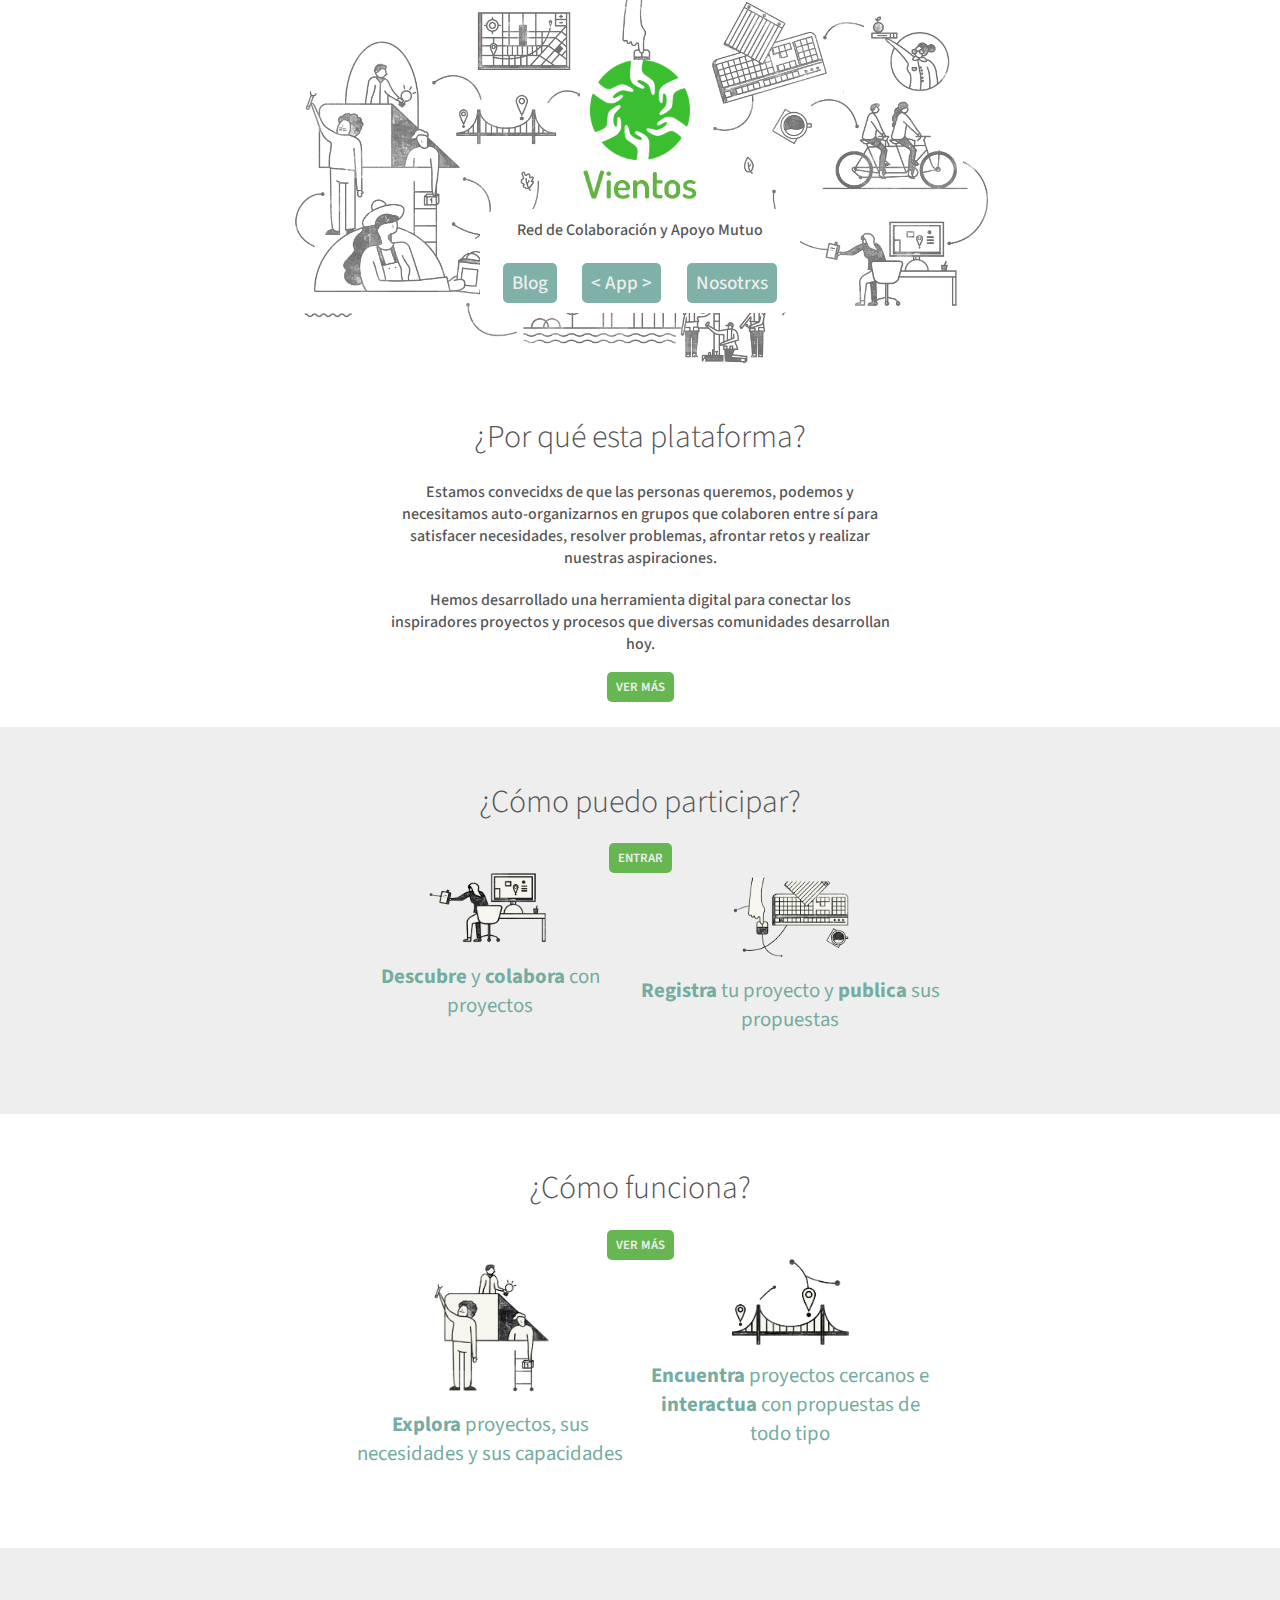
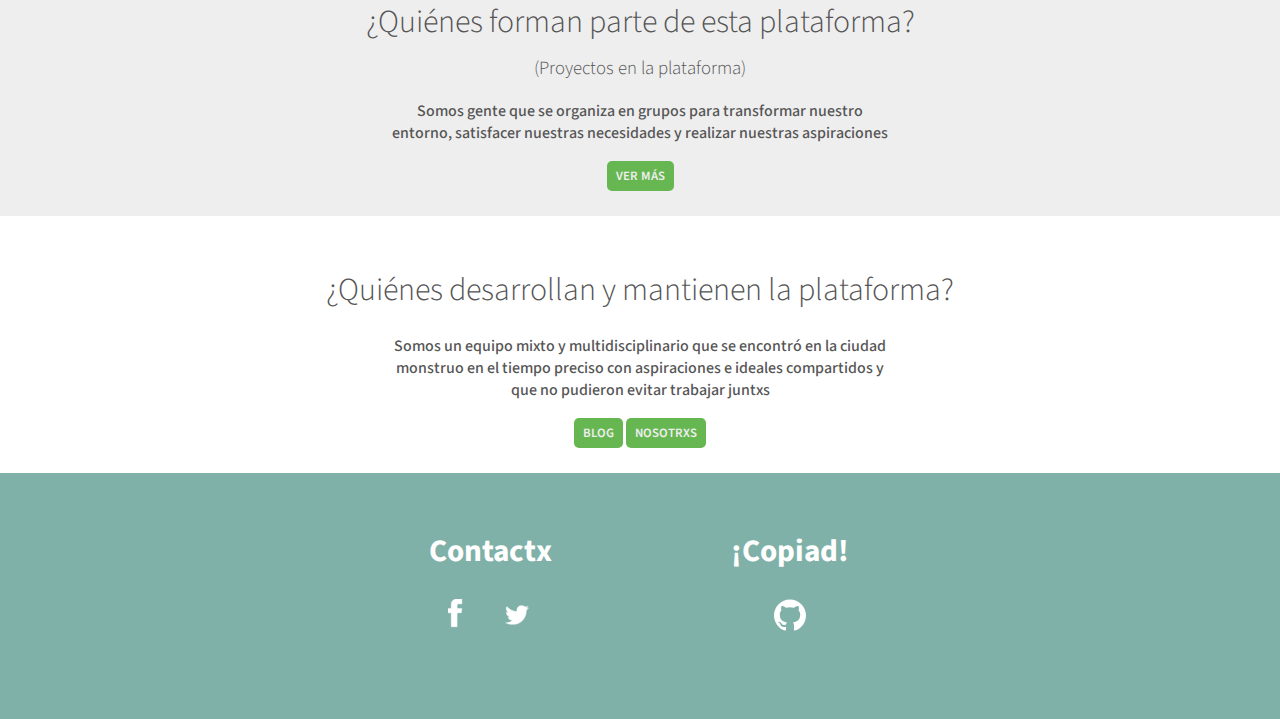
==== commit 649587d0: "mejora mobile" ====
--- a/index.html
+++ b/index.html
@@ -15,15 +15,15 @@
       <div class="rectangulo">
         <h4>Red de Colaboración y Apoyo Mutuo</h4>
         <div id="btns-portrait">
-          <a  href="https://blog.vientos.coop" class="aqua-btn">Blog</a>
-          <a  href="https://app.vientos.coop" class="aqua-btn">&lt; App &gt;</a>
-          <a  href="/nosotrxs" class="aqua-btn">Nosotrxs</a>
+          <a  href="https://blog.vientos.coop" target="_blank" class="aqua-btn">Blog</a>
+          <a  href="https://app.vientos.coop" target="_blank" class="aqua-btn">&lt; App &gt;</a>
+          <a  href="/nosotrxs.html" class="aqua-btn" target="_blank">Nosotrxs</a>
         </div>
       </div>
     </section>
     <section id="why">
       <h1>¿Por qué esta plataforma?</h1>
-      <p>Estamos convecidxs de que las personas queremos, puedos y necesitamos auto-organizarnos en grupos que colaboren entre sí para satisfacer necesidades, resolver problemas, afrontar retos y realizar nuestras aspiraciones. </p>
+      <p>Estamos convecidxs de que las personas queremos, podemos y necesitamos auto-organizarnos en grupos que colaboren entre sí para satisfacer necesidades, resolver problemas, afrontar retos y realizar nuestras aspiraciones. </p>
       <p>Hemos desarrollado una herramienta digital para conectar los inspiradores proyectos y procesos que diversas comunidades desarrollan hoy.</p>
       <input type="checkbox" id="why-toggle">
       <div id="more-why">
@@ -34,7 +34,7 @@
     </section>
     <section id="participate">
       <h1>¿Cómo puedo participar?</h1>
-      <a href="https://app.vientos.coop" class="green-btn">Entrar</a>
+      <a href="https://app.vientos.coop" target="_blank" class="green-btn">Entrar</a>
       <div class="dos">
         <div class="izq">
           <img src="index_files/Vientos cut D.png" alt="">
@@ -61,21 +61,79 @@
       </div>
     </section>
     <section id="community">
-      <h1>¿Quienes forman parte de esta plataforma?</h1>
+      <h1>¿Quiénes forman parte de esta plataforma?</h1>
       <h3>(Proyectos en la plataforma)</h3>
       <p>Somos gente que se organiza  en grupos para transformar nuestro entorno, satisfacer nuestras necesidades y realizar nuestras aspiraciones</p>
-      <a href="https://app.vientos.coop" class="green-btn">Ver más</a>
+      <a href="https://app.vientos.coop" target="_blank" class="green-btn">Ver más</a>
     </section>
     <section id="us">
-      <h1>¿Quienes desarrollan y mantienen la plataforma?</h1>
+      <h1>¿Quiénes desarrollan y mantienen la plataforma?</h1>
       <p>Somos un equipo mixto y multidisciplinario que se encontró en la ciudad monstruo en el tiempo preciso con aspiraciones e ideales compartidos y que no pudieron evitar trabajar juntxs</p>
       <div class="inline">
-        <a  href="https://blog.vientos.coop" class="green-btn">Blog</a>
-        <a  href="/nosotrxs" class="green-btn">Nosotrxs</a>
+        <a  href="https://blog.vientos.coop" target="_blank" class="green-btn">Blog</a>
+        <a  href="/nosotrxs.html" class="green-btn" target="_blank">Nosotrxs</a>
       </div>
     </section>
     <section id="faqs">
-      <h2>Preguntas Frecuentes</h2>
+      <div class="dos">
+        <div class="izq">
+            <h2 class="white">Contactx</h2>
+            <a href="https://facebook.com/vientos.coop" target="_blank">
+              <svg version="1.1" id="Layer_1" xmlns="http://www.w3.org/2000/svg" xmlns:xlink="http://www.w3.org/1999/xlink" x="0px" y="0px" width="32px" height="32px" viewBox="0 0 32 32" enable-background="new 0 0 32 32" xml:space="preserve">  <image id="image0" width="32" height="32" x="0" y="0"
+                xlink:href="[data-uri]
+                [base64]
+                [base64]
+                [base64]
+                [base64]
+                [base64]
+                [base64]
+                [base64]
+                [base64]
+                [base64]
+                [base64]
+                [base64]
+                [base64]
+                [base64]
+                [base64]
+                [base64]" />
+              </svg>
+            </a>
+            
+            <a href="https://twitter.com/vientoscoop" target="_blank">
+              <svg version="1.1" id="Layer_1" xmlns="http://www.w3.org/2000/svg" xmlns:xlink="http://www.w3.org/1999/xlink" x="0px" y="0px" width="32px" height="32px" viewBox="0 0 32 32" enable-background="new 0 0 32 32" xml:space="preserve">  <image id="image0" width="32" height="32" x="0" y="0"
+                xlink:href="[data-uri]
+                [base64]
+                [base64]
+                [base64]
+                [base64]
+                [base64]
+                [base64]
+                [base64]
+                [base64]
+                [base64]
+                [base64]
+                [base64]
+                [base64]
+                [base64]
+                [base64]
+                [base64]
+                [base64]
+                [base64]
+                [base64]
+                [base64]" />
+              </svg>
+            </a>
+        </div>
+        <div class="der">
+          <h2 class="white">¡Copiad!</h2>
+          <a href="https://github.com/vientos" target="_blank">
+              <svg class="white" version="1.1" xmlns="http://www.w3.org/2000/svg" width="32" height="32" viewBox="0 0 32 32">
+                <title>github</title>
+                <path d="M16 0.395c-8.836 0-16 7.163-16 16 0 7.069 4.585 13.067 10.942 15.182 0.8 0.148 1.094-0.347 1.094-0.77 0-0.381-0.015-1.642-0.022-2.979-4.452 0.968-5.391-1.888-5.391-1.888-0.728-1.849-1.776-2.341-1.776-2.341-1.452-0.993 0.11-0.973 0.11-0.973 1.606 0.113 2.452 1.649 2.452 1.649 1.427 2.446 3.743 1.739 4.656 1.33 0.143-1.034 0.558-1.74 1.016-2.14-3.554-0.404-7.29-1.777-7.29-7.907 0-1.747 0.625-3.174 1.649-4.295-0.166-0.403-0.714-2.030 0.155-4.234 0 0 1.344-0.43 4.401 1.64 1.276-0.355 2.645-0.532 4.005-0.539 1.359 0.006 2.729 0.184 4.008 0.539 3.054-2.070 4.395-1.64 4.395-1.64 0.871 2.204 0.323 3.831 0.157 4.234 1.026 1.12 1.647 2.548 1.647 4.295 0 6.145-3.743 7.498-7.306 7.895 0.574 0.497 1.085 1.47 1.085 2.963 0 2.141-0.019 3.864-0.019 4.391 0 0.426 0.288 0.925 1.099 0.768 6.354-2.118 10.933-8.113 10.933-15.18 0-8.837-7.164-16-16-16z"></path>
+                </svg>
+          </a>
+        </div>
+      </div>
     </section>
     <footer></footer>
   </body>
--- a/new-design.css
+++ b/new-design.css
@@ -2,6 +2,11 @@
   margin: 0;
   color: #555;
 }
+
+  section {
+    padding: 10px;
+  }
+
 * {
   font-family: 'Source Sans Pro', sans-serif;
 }
@@ -14,6 +19,11 @@
     margin: auto;
     margin-bottom: 20px;
   }
+
+.white {
+  color: white;
+  fill: white;  
+}
 div.dos {
   max-width: 600px;
   display: flex;
@@ -21,8 +31,9 @@
   padding-bottom: 50px;
 }
 
-@media only screen and (max-width: 500px) {
+@media only screen and (max-width: 600px) {
   div.dos {
+    max-width: auto;
     display: block;
   }
 
@@ -91,7 +102,7 @@
 }
 
 
-@media only screen and (max-width: 500px) {
+@media only screen and (max-width: 600px) {
   section#portrait {
     background: url('index_files/fondo-1200w.png') no-repeat;
     background-size: contain;
@@ -103,10 +114,11 @@
     #portrait .rectangulo #btns-portrait {
       display: block;
     }
-    #portrait .rectangulo #btns-portrait button{
+    #portrait .rectangulo #btns-portrait a{
       display: block;
       margin: auto;
       margin-bottom: 5px;
+      width: 60%;
     }
   }
   #portrait img.vientos-name {
@@ -139,6 +151,12 @@
     #why #why-toggle:checked ~ #more-why {
       height: 200px;
     }
+
+    @media only screen and (max-width: 600px) {
+      #why #why-toggle:checked ~ #more-why {
+        height: 400px;
+      }
+    }
     #why #why-toggle:checked ~ #why label::after {
       content: ' menos';
     }
@@ -198,3 +216,10 @@
   section img {
     width: 130px;
   }
+  
+
+  section img {
+    width: 130px;
+  }
+
+  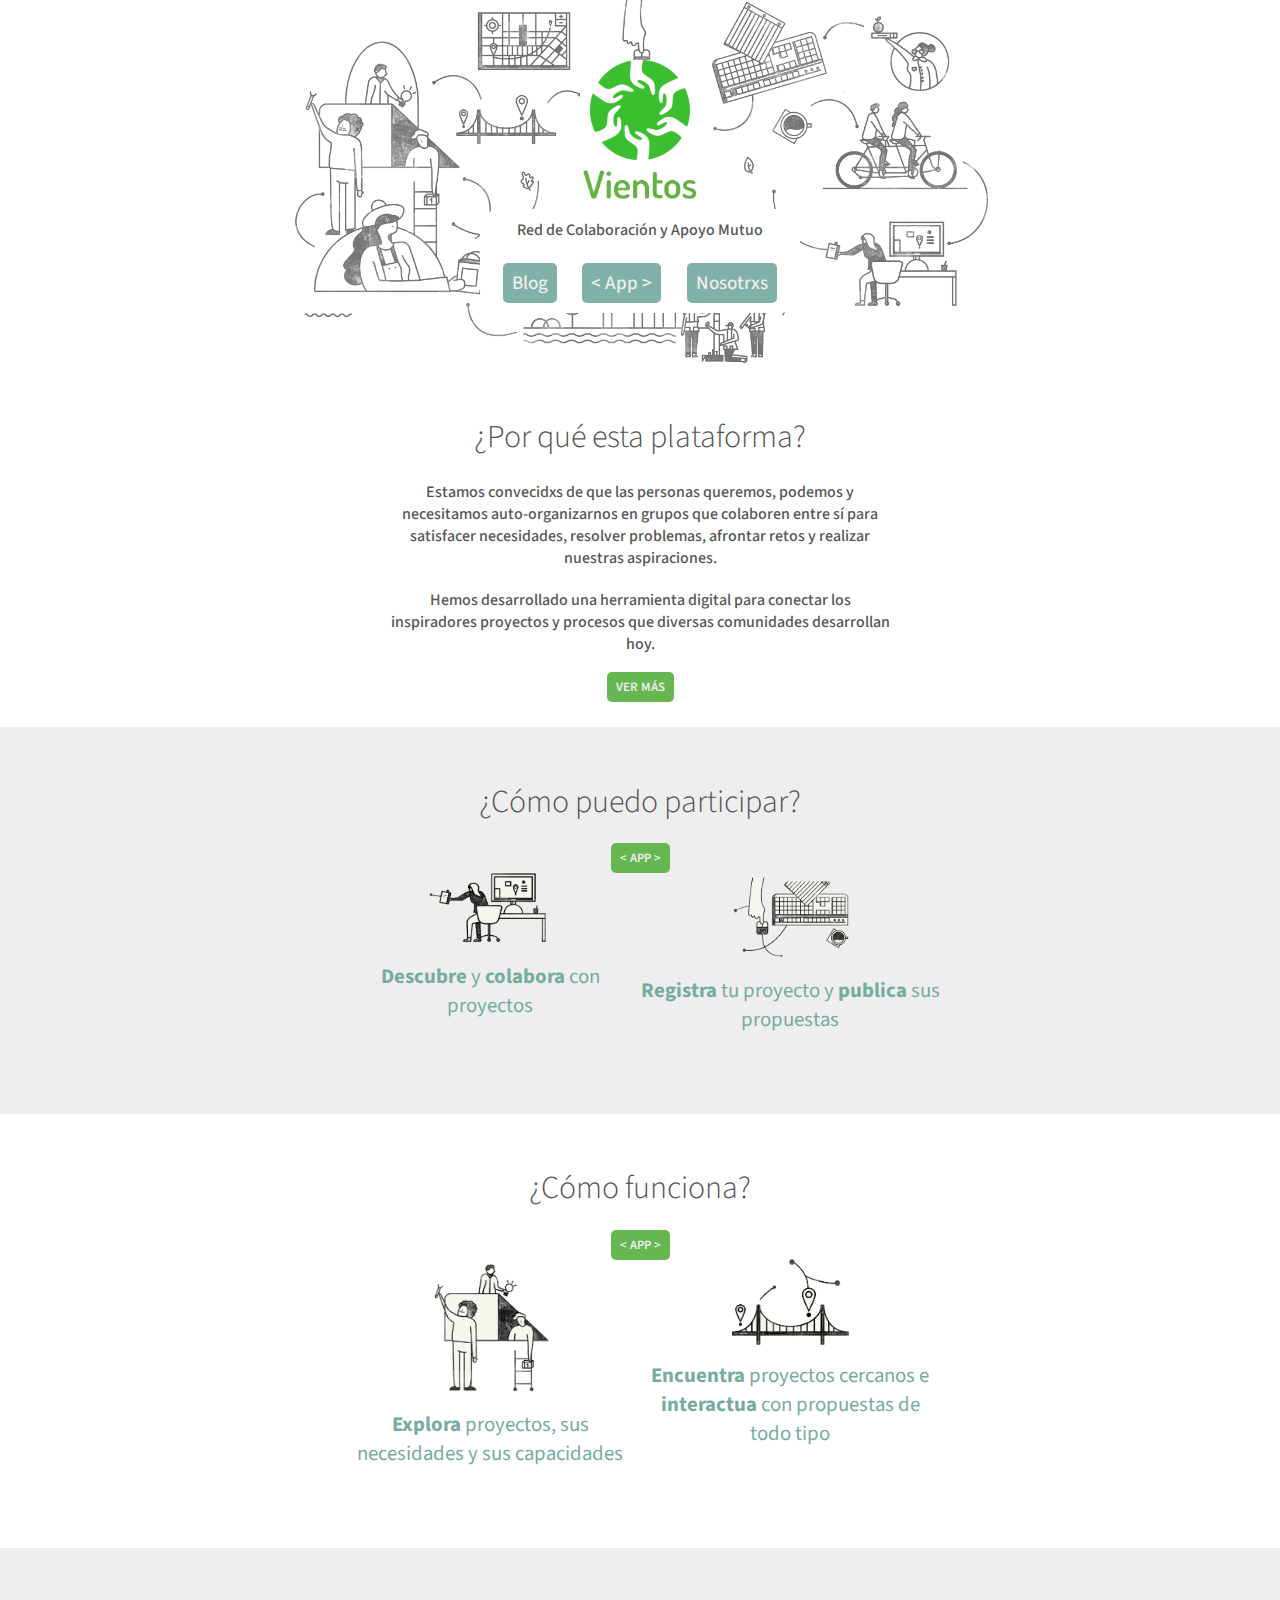
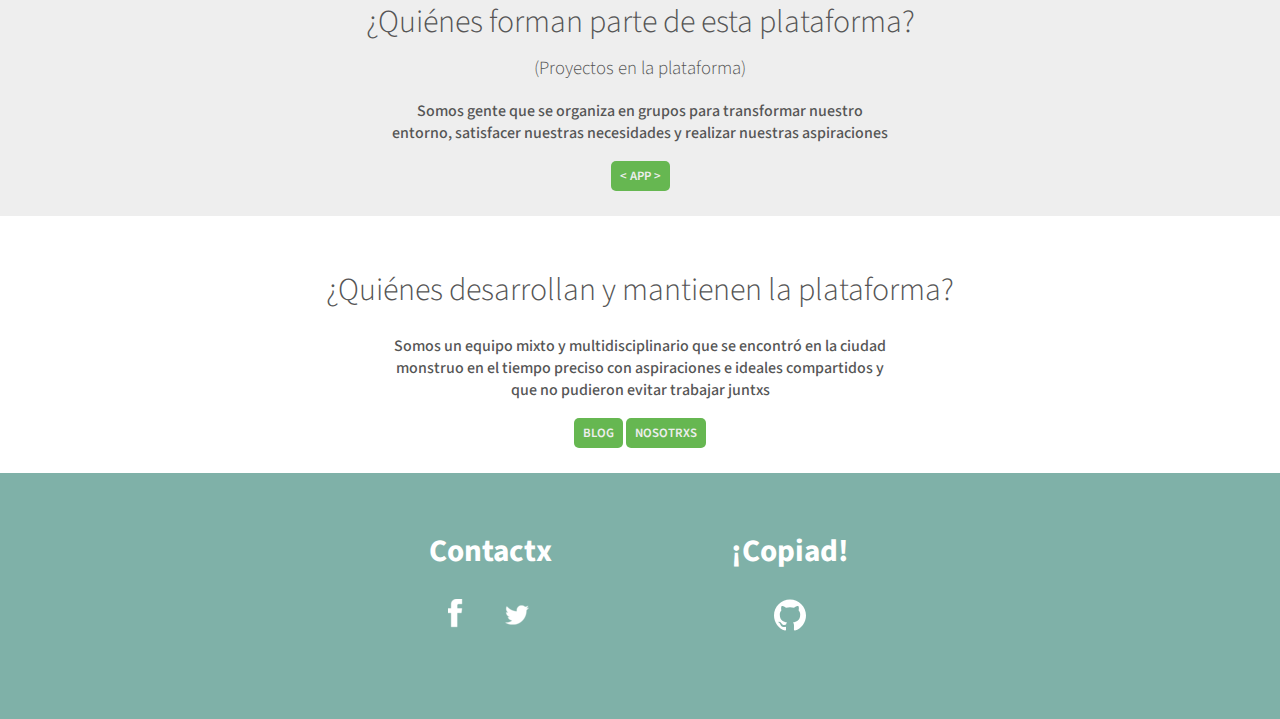
==== commit 0fcabc41: "mobile fix" ====
--- a/index.html
+++ b/index.html
@@ -2,6 +2,7 @@
 <html>
   <head>
     <meta charset="utf-8">
+    <meta name="viewport" content="width=device-width,initial-scale=1.0">
     <title>Vientos Coop</title>
     <link href="https://fonts.googleapis.com/css?family=Source+Sans+Pro:300,400,500,600,900" rel="stylesheet">
     <link rel="stylesheet" href="new-design.css">
@@ -9,8 +10,8 @@
   <body>
     <section id="portrait">
       <div class="cuadrito">
-        <img src="index_files/logotipo-300w-2x.png" alt="" class="spin">
-        <img src="index_files/texto logo-01.png" alt="" class="vientos-name">
+        <img src="./index_files/logotipo-300w-2x.png" alt="" class="spin">
+        <img src="./index_files/texto logo-01.png" alt="" class="vientos-name">
       </div>
       <div class="rectangulo">
         <h4>Red de Colaboración y Apoyo Mutuo</h4>
@@ -34,28 +35,28 @@
     </section>
     <section id="participate">
       <h1>¿Cómo puedo participar?</h1>
-      <a href="https://app.vientos.coop" target="_blank" class="green-btn">Entrar</a>
+      <a href="https://app.vientos.coop" target="_blank" class="green-btn">&lt; App &gt;</a>
       <div class="dos">
         <div class="izq">
-          <img src="index_files/Vientos cut D.png" alt="">
+          <img src="./index_files/Vientos cut D.png" alt="">
           <span><b>Descubre</b> y <b>colabora</b> con proyectos</span>
         </div>
         <div class="der">
-          <img src="index_files/Vientos cut B.png" alt="">
+          <img src="./index_files/Vientos cut B.png" alt="">
           <span><b>Registra</b> tu proyecto y <b>publica</b> sus propuestas</span>
         </div>
       </div>
     </section>
     <section id="how">
       <h1>¿Cómo funciona?</h1>
-      <a href="https://app.vientos.coop" class="green-btn">Ver más</a>
+      <a href="https://app.vientos.coop" target="_blank" class="green-btn">&lt; App &gt;</a>
       <div class="dos">
         <div class="izq">
-          <img src="index_files/Vientos cut A.png" alt="">
+          <img src="./index_files/Vientos cut A.png" alt="">
           <span><b>Explora</b> proyectos, sus necesidades y sus capacidades</span>
         </div>
         <div class="der">
-          <img src="index_files/Vientos cut C.png" alt="">
+          <img src="./index_files/Vientos cut C.png" alt="">
           <span><b>Encuentra</b> proyectos cercanos e <b>interactua</b> con propuestas de todo tipo</span>
         </div>
       </div>
@@ -64,7 +65,7 @@
       <h1>¿Quiénes forman parte de esta plataforma?</h1>
       <h3>(Proyectos en la plataforma)</h3>
       <p>Somos gente que se organiza  en grupos para transformar nuestro entorno, satisfacer nuestras necesidades y realizar nuestras aspiraciones</p>
-      <a href="https://app.vientos.coop" target="_blank" class="green-btn">Ver más</a>
+      <a href="https://app.vientos.coop" target="_blank" class="green-btn">&lt; App &gt;</a>
     </section>
     <section id="us">
       <h1>¿Quiénes desarrollan y mantienen la plataforma?</h1>
--- a/new-design.css
+++ b/new-design.css
@@ -3,16 +3,12 @@
   color: #555;
 }
 
-  section {
-    padding: 10px;
-  }
-
 * {
   font-family: 'Source Sans Pro', sans-serif;
 }
 section {
   text-align: center;
-  padding: 30px 0;
+  padding: 30px 10px;
 }
   section p {
     max-width: 500px;
@@ -31,16 +27,18 @@
   padding-bottom: 50px;
 }
 
-@media only screen and (max-width: 600px) {
-  div.dos {
-    max-width: auto;
-    display: block;
-  }
-
-  .dos img {
-    padding: 15px 0;
-  }
-}
+    @media only screen and (max-width: 600px) {
+      div.dos {
+        max-width: auto;
+        display: block;
+      }
+
+      .dos img {
+        padding: 15px 0;
+      }
+    }
+
+
   .dos img {
     display: block;
     margin: auto;
@@ -149,17 +147,13 @@
       content: ' más';
     }
     #why #why-toggle:checked ~ #more-why {
-      height: 200px;
-    }
-
-    @media only screen and (max-width: 600px) {
-      #why #why-toggle:checked ~ #more-why {
-        height: 400px;
-      }
-    }
+      height: auto;
+    }
+
     #why #why-toggle:checked ~ #why label::after {
       content: ' menos';
     }
+
   #why #more-why {
     height: 0px;
     overflow: hidden;
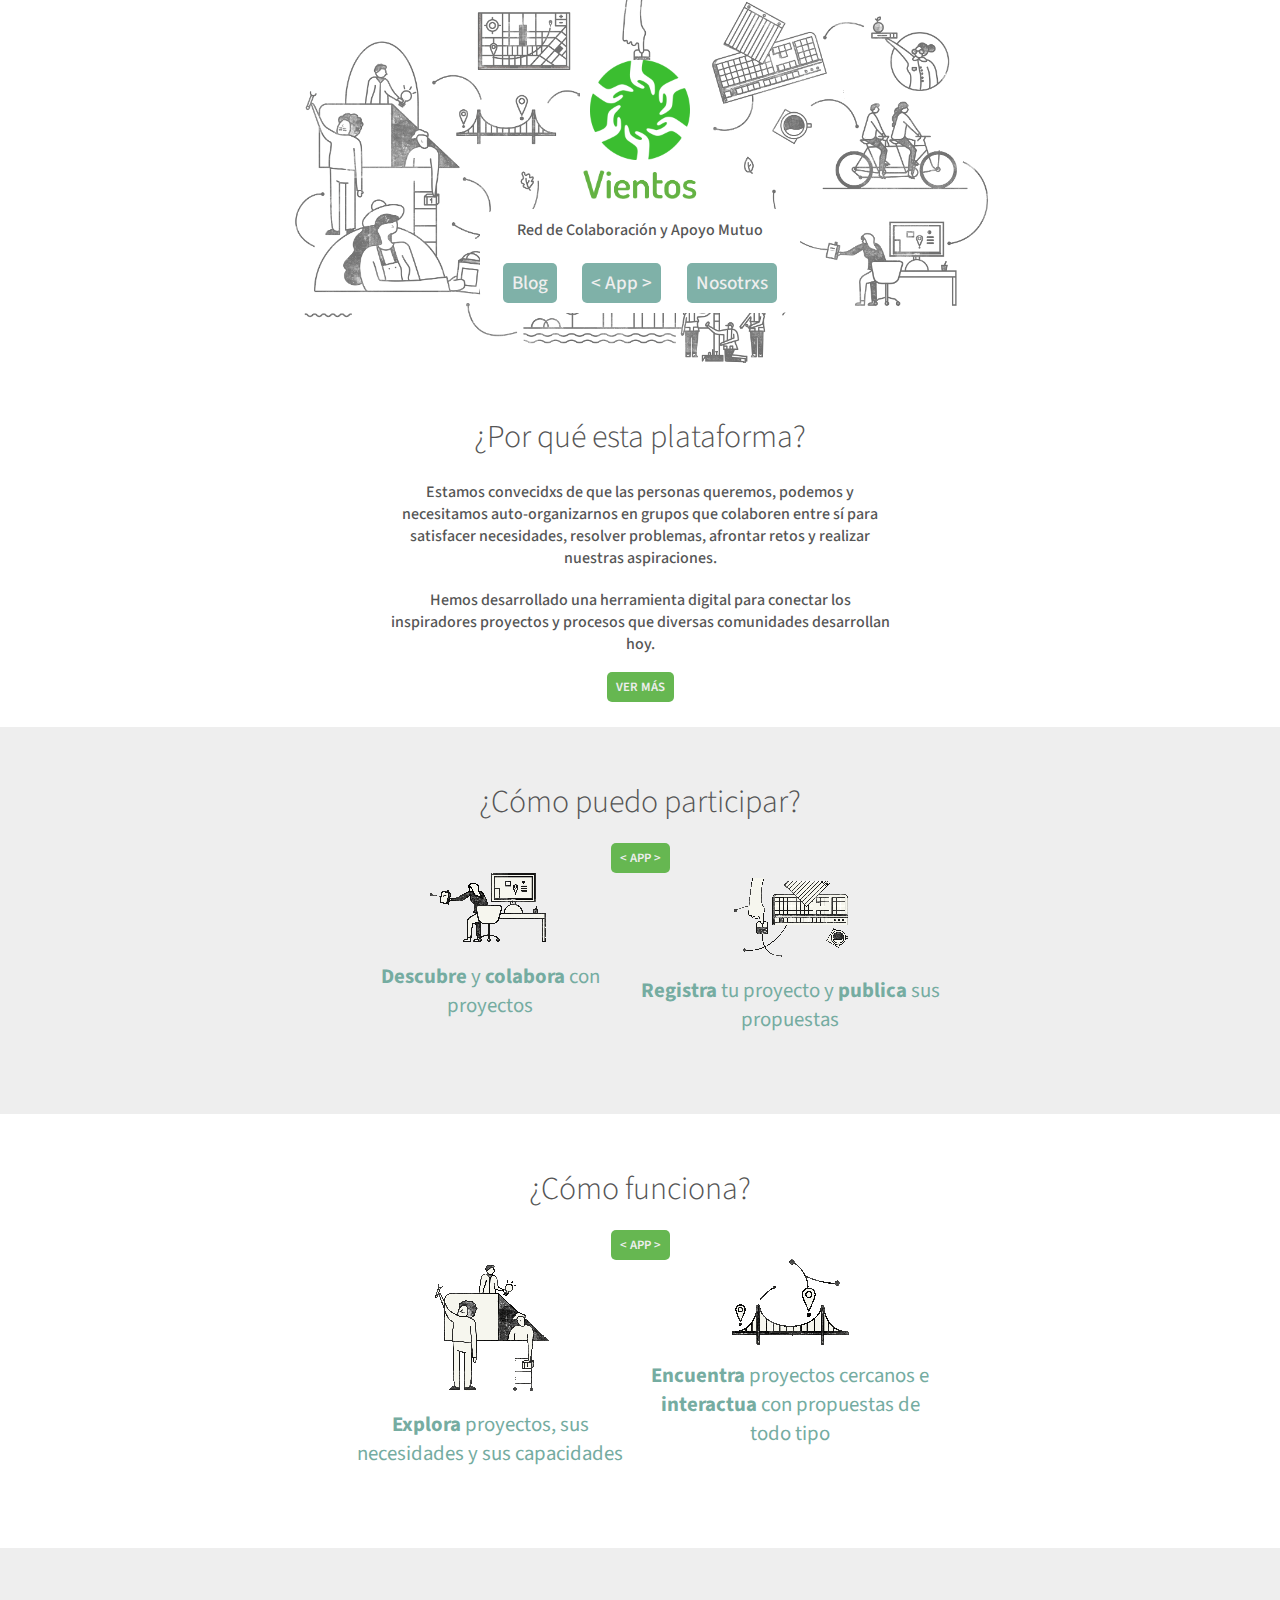
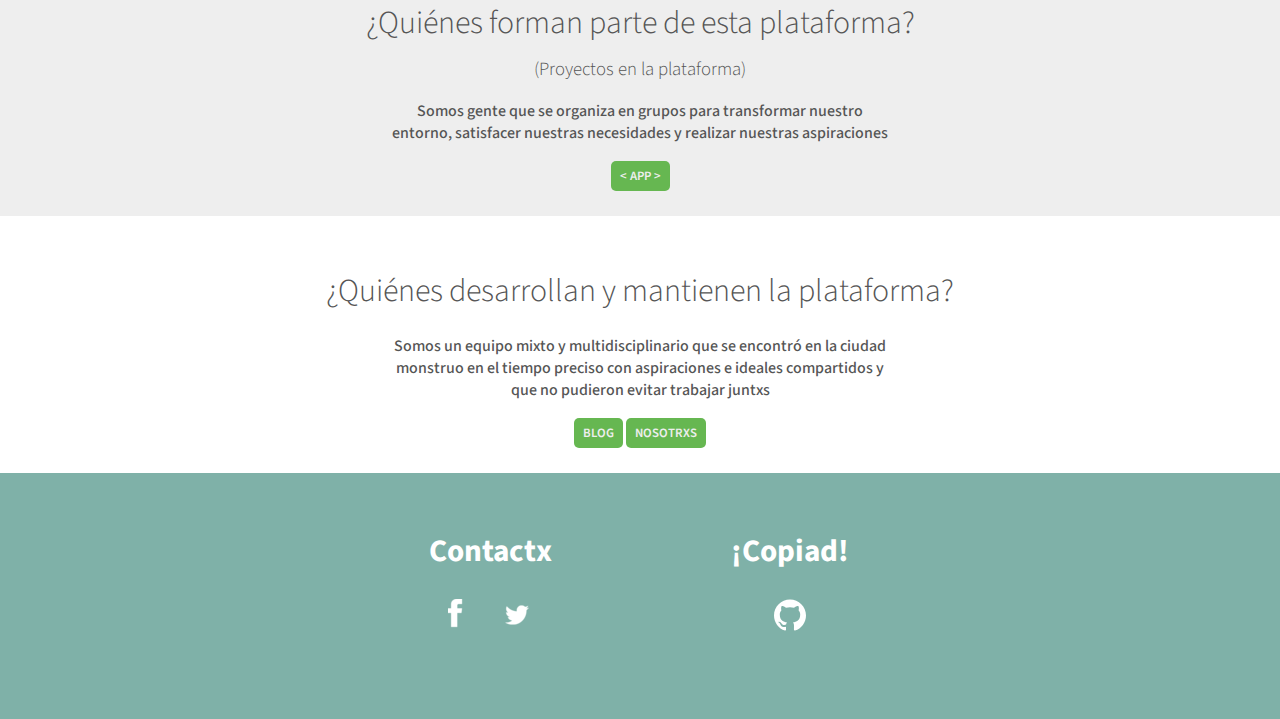
==== commit b45edb5a: "favicon" ====
--- a/index.html
+++ b/index.html
@@ -3,6 +3,7 @@
   <head>
     <meta charset="utf-8">
     <meta name="viewport" content="width=device-width,initial-scale=1.0">
+    <link rel="shortcut icon" type="image/x-icon" href="./index_files/logotipo-75w.png" />
     <title>Vientos Coop</title>
     <link href="https://fonts.googleapis.com/css?family=Source+Sans+Pro:300,400,500,600,900" rel="stylesheet">
     <link rel="stylesheet" href="new-design.css">
